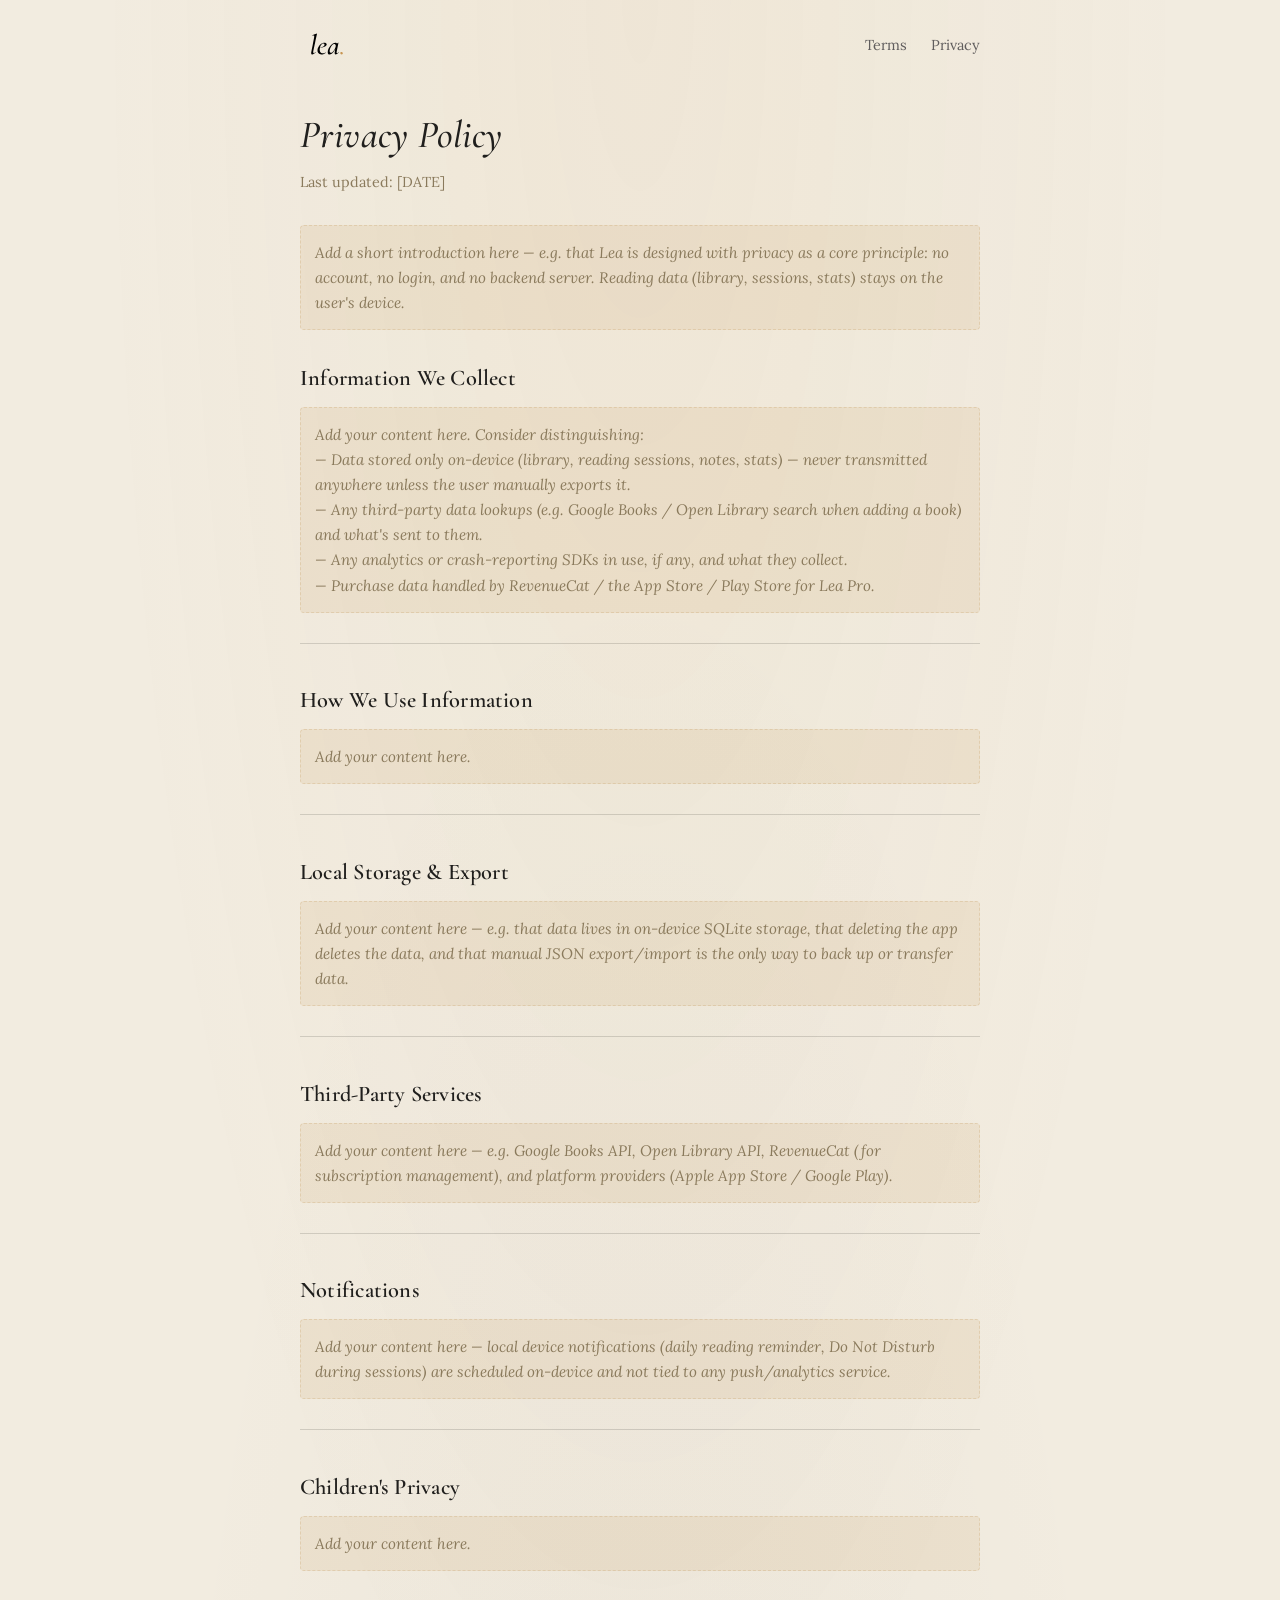
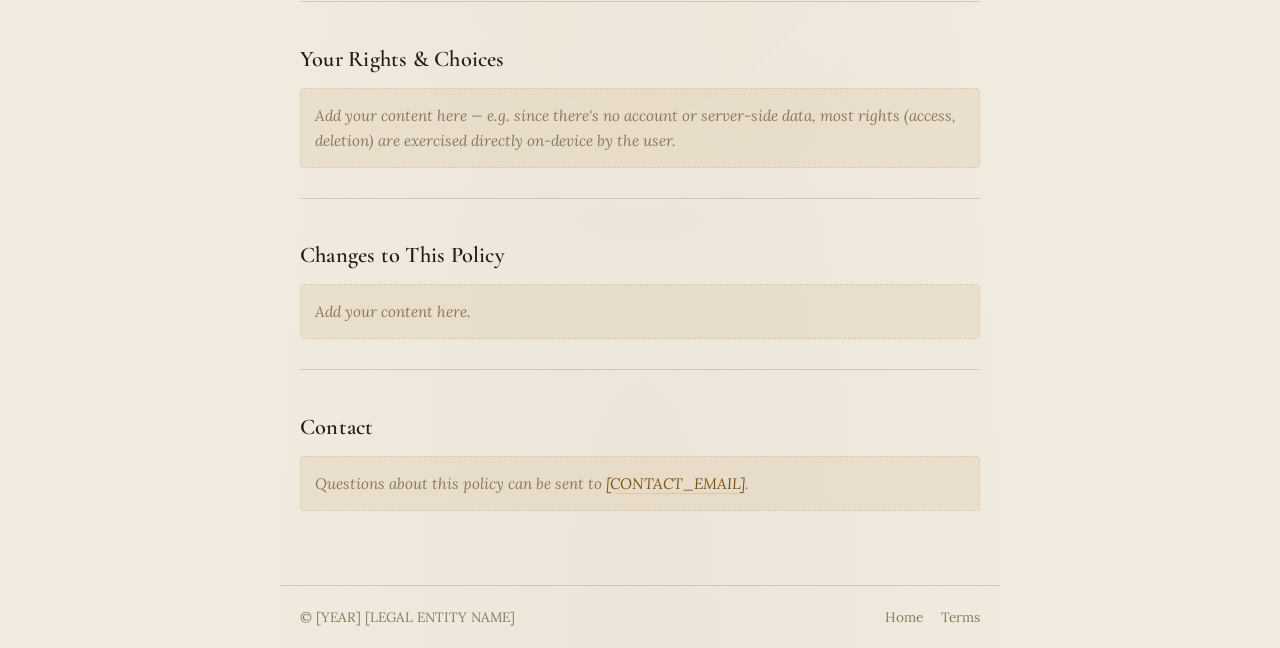
==== privacy.html @ 52a83ea8 "Initial site: coming-soon homepage, Terms & Privacy pages Static HTML/CSS site for Lea with the warm" ====
<!doctype html>
<html lang="en">
<head>
  <meta charset="utf-8" />
  <meta name="viewport" content="width=device-width, initial-scale=1" />
  <title>Privacy Policy — lea</title>
  <meta name="description" content="Privacy Policy for the Lea app." />
  <link rel="stylesheet" href="styles.css" />
</head>
<body>
  <header class="site-header">
    <a class="wordmark" href="index.html"><img class="logo-small" src="assets/lea-logo.svg" alt="Lea" width="613" height="320" /></a>
    <nav>
      <a href="terms.html">Terms</a>
      <a href="privacy.html">Privacy</a>
    </nav>
  </header>

  <main class="legal-page">
    <h1>Privacy Policy</h1>
    <p class="updated"><!-- PLACEHOLDER --> Last updated: [DATE]</p>

    <p class="intro">
      <span class="placeholder"><!-- PLACEHOLDER: intro -->
        Add a short introduction here — e.g. that Lea is designed with privacy as a core
        principle: no account, no login, and no backend server. Reading data (library,
        sessions, stats) stays on the user's device.
      </span>
    </p>

    <section>
      <h2>Information We Collect</h2>
      <p class="placeholder"><!-- PLACEHOLDER -->
        Add your content here. Consider distinguishing:
        <br />— Data stored only on-device (library, reading sessions, notes, stats) — never
        transmitted anywhere unless the user manually exports it.
        <br />— Any third-party data lookups (e.g. Google Books / Open Library search when
        adding a book) and what's sent to them.
        <br />— Any analytics or crash-reporting SDKs in use, if any, and what they collect.
        <br />— Purchase data handled by RevenueCat / the App Store / Play Store for Lea Pro.
      </p>
    </section>

    <section>
      <h2>How We Use Information</h2>
      <p class="placeholder"><!-- PLACEHOLDER --> Add your content here.</p>
    </section>

    <section>
      <h2>Local Storage &amp; Export</h2>
      <p class="placeholder"><!-- PLACEHOLDER -->
        Add your content here — e.g. that data lives in on-device SQLite storage, that
        deleting the app deletes the data, and that manual JSON export/import is the only
        way to back up or transfer data.
      </p>
    </section>

    <section>
      <h2>Third-Party Services</h2>
      <p class="placeholder"><!-- PLACEHOLDER -->
        Add your content here — e.g. Google Books API, Open Library API, RevenueCat (for
        subscription management), and platform providers (Apple App Store / Google Play).
      </p>
    </section>

    <section>
      <h2>Notifications</h2>
      <p class="placeholder"><!-- PLACEHOLDER -->
        Add your content here — local device notifications (daily reading reminder,
        Do Not Disturb during sessions) are scheduled on-device and not tied to any
        push/analytics service.
      </p>
    </section>

    <section>
      <h2>Children's Privacy</h2>
      <p class="placeholder"><!-- PLACEHOLDER --> Add your content here.</p>
    </section>

    <section>
      <h2>Your Rights &amp; Choices</h2>
      <p class="placeholder"><!-- PLACEHOLDER -->
        Add your content here — e.g. since there's no account or server-side data, most
        rights (access, deletion) are exercised directly on-device by the user.
      </p>
    </section>

    <section>
      <h2>Changes to This Policy</h2>
      <p class="placeholder"><!-- PLACEHOLDER --> Add your content here.</p>
    </section>

    <section>
      <h2>Contact</h2>
      <p class="placeholder"><!-- PLACEHOLDER -->
        Questions about this policy can be sent to
        <a href="mailto:[CONTACT_EMAIL]">[CONTACT_EMAIL]</a>.
      </p>
    </section>
  </main>

  <footer class="legal-footer">
    <span>&copy; <!-- PLACEHOLDER -->[YEAR] [LEGAL ENTITY NAME]</span>
    <span class="links">
      <a href="index.html">Home</a>
      <a href="terms.html">Terms</a>
    </span>
  </footer>
</body>
</html>
---- styles.css ----
/* Lea — shared styles */

@import url('https://fonts.googleapis.com/css2?family=Cormorant+Garamond:ital,wght@0,400;0,500;0,600;1,400;1,500&family=Lora:ital,wght@0,400;0,500;0,600;1,400&display=swap');

:root {
  --bg: #f2ece0;
  --bg-outer: #dcd5c6;
  --ink: #201f1d;
  --secondary: #605d5d;
  --mute: #8a7a5c;
  --gold: #b68235;
  --gold-text: #7d5411;
  --gold-tint-10: rgba(182, 130, 53, 0.1);
  --gold-tint-14: rgba(182, 130, 53, 0.14);
  --gold-tint-20: rgba(182, 130, 53, 0.2);
  --dark: #191510;
  --cream: #efe6d5;
  --ember: #e1ad66;
  --divider: rgba(32, 31, 29, 0.16);
  --danger: #c0392b;
  --danger-text: #8a3324;

  --radius-sm: 4px;
  --radius-card: 14px;
  --radius-pill: 9999px;

  --sp-1: 4px;
  --sp-2: 8px;
  --sp-3: 10px;
  --sp-4: 14px;
  --sp-5: 20px;
  --sp-6: 30px;
  --sp-7: 44px;
}

* {
  box-sizing: border-box;
}

html {
  background: var(--bg-outer);
}

body {
  margin: 0;
  background: var(--bg);
  background-image:
    radial-gradient(ellipse at top, rgba(182, 130, 53, 0.06), transparent 60%),
    radial-gradient(ellipse at bottom, rgba(32, 31, 29, 0.03), transparent 55%);
  color: var(--ink);
  font-family: 'Lora', Georgia, serif;
  font-size: 17px;
  line-height: 1.65;
  -webkit-font-smoothing: antialiased;
}

h1, h2, h3, .wordmark {
  font-family: 'Cormorant Garamond', Georgia, serif;
  font-weight: 600;
  color: var(--ink);
  letter-spacing: 0.01em;
}

a {
  color: var(--gold-text);
  text-decoration: none;
  border-bottom: 1px solid var(--gold-tint-20);
  transition: border-color 0.15s ease, color 0.15s ease;
}

a:hover {
  color: var(--gold);
  border-bottom-color: var(--gold);
}

.wordmark {
  display: inline-block;
  line-height: 0;
  border-bottom: none;
}

.wordmark:hover {
  border-bottom: none;
  opacity: 0.85;
}

.logo-small {
  display: block;
  height: 28px;
  width: auto;
}

/* Site header used on legal pages */
.site-header {
  display: flex;
  align-items: center;
  justify-content: space-between;
  max-width: 720px;
  margin: 0 auto;
  padding: var(--sp-6) var(--sp-5) var(--sp-5);
}

.site-header nav a {
  margin-left: var(--sp-5);
  font-family: 'Lora', Georgia, serif;
  font-size: 0.9rem;
  color: var(--secondary);
  border-bottom: 1px solid transparent;
}

.site-header nav a:hover {
  color: var(--gold-text);
  border-bottom-color: var(--gold-tint-20);
}

/* Coming soon page */
.hero {
  min-height: 100vh;
  display: flex;
  flex-direction: column;
  align-items: center;
  justify-content: center;
  text-align: center;
  padding: var(--sp-6);
}

.hero .logo-large {
  width: clamp(220px, 32vw, 340px);
  height: auto;
}

.hero .rule {
  width: 56px;
  height: 1px;
  background: var(--gold);
  border: none;
  margin: var(--sp-5) 0;
}

.hero .tagline {
  font-style: italic;
  color: var(--secondary);
  font-size: 1.15rem;
  margin: 0 0 var(--sp-2);
  max-width: 32ch;
}

.hero .status {
  color: var(--mute);
  font-size: 0.95rem;
  margin: var(--sp-2) 0 0;
  letter-spacing: 0.02em;
}

.hero-footer {
  position: absolute;
  bottom: var(--sp-6);
  left: 0;
  right: 0;
  text-align: center;
}

.hero-footer nav a {
  font-size: 0.85rem;
  color: var(--mute);
  margin: 0 var(--sp-3);
  border-bottom: 1px solid transparent;
}

.hero-footer nav a:hover {
  color: var(--gold-text);
  border-bottom-color: var(--gold-tint-20);
}

/* Legal pages */
.legal-page {
  max-width: 720px;
  margin: 0 auto;
  padding: 0 var(--sp-5) var(--sp-7);
}

.legal-page h1 {
  font-size: 2.4rem;
  font-style: italic;
  font-weight: 500;
  margin-bottom: var(--sp-1);
}

.legal-page .updated {
  color: var(--mute);
  font-size: 0.9rem;
  margin-top: 0;
  margin-bottom: var(--sp-6);
}

.legal-page .intro {
  color: var(--secondary);
  margin-bottom: var(--sp-6);
}

.legal-page section {
  margin-bottom: var(--sp-6);
  padding-top: var(--sp-5);
  border-top: 1px solid var(--divider);
}

.legal-page section:first-of-type {
  border-top: none;
  padding-top: 0;
}

.legal-page h2 {
  font-size: 1.4rem;
  font-weight: 600;
  margin-bottom: var(--sp-3);
}

.legal-page p {
  margin: 0 0 var(--sp-3);
}

.placeholder {
  display: block;
  font-family: 'Lora', Georgia, serif;
  font-style: italic;
  color: var(--mute);
  background: var(--gold-tint-10);
  border: 1px dashed var(--gold-tint-20);
  border-radius: var(--radius-sm);
  padding: var(--sp-4);
  font-size: 0.95rem;
}

.legal-footer {
  max-width: 720px;
  margin: 0 auto;
  padding: var(--sp-5);
  border-top: 1px solid var(--divider);
  color: var(--mute);
  font-size: 0.85rem;
  display: flex;
  justify-content: space-between;
  flex-wrap: wrap;
  gap: var(--sp-3);
}

.legal-footer a {
  color: var(--mute);
  border-bottom: 1px solid transparent;
}

.legal-footer a:hover {
  color: var(--gold-text);
  border-bottom-color: var(--gold-tint-20);
}

.legal-footer .links a {
  margin-left: var(--sp-4);
}

@media (max-width: 480px) {
  .legal-footer {
    flex-direction: column;
    text-align: center;
  }
  .legal-footer .links a:first-child {
    margin-left: 0;
  }
}
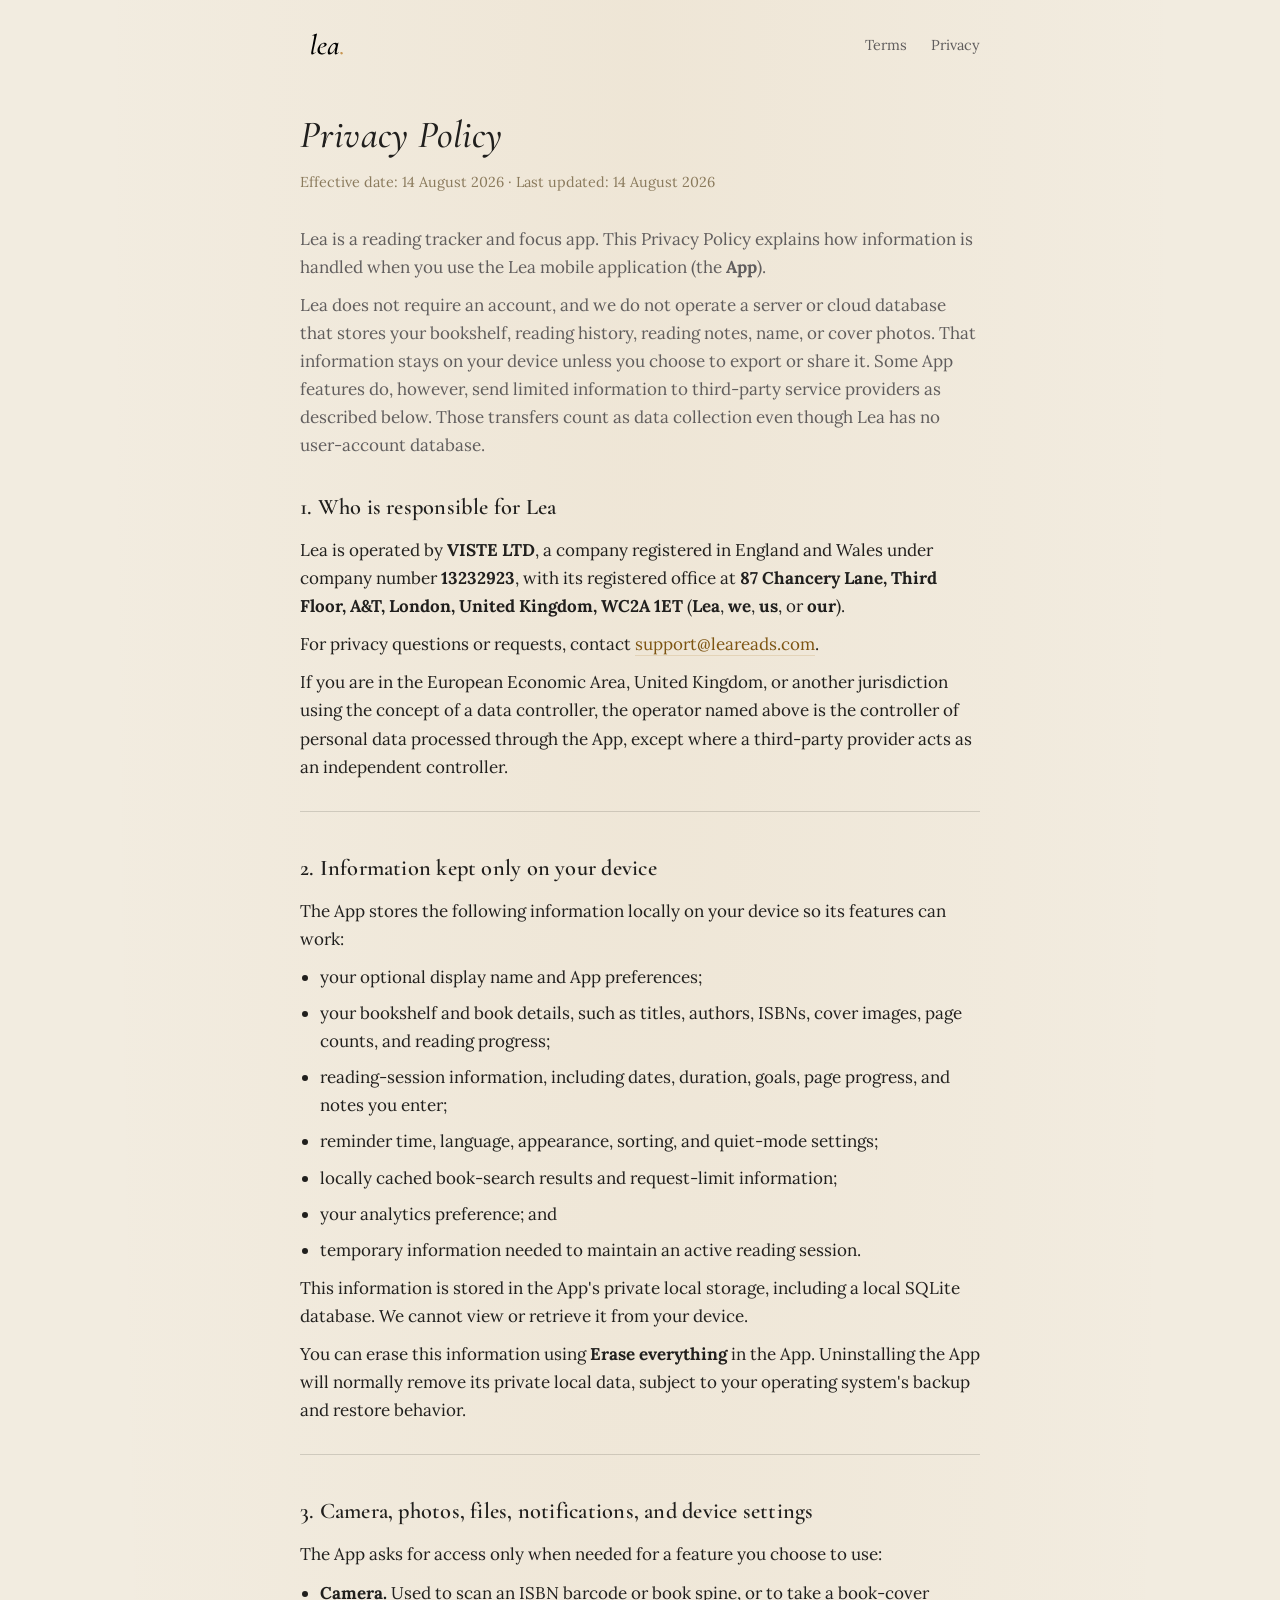
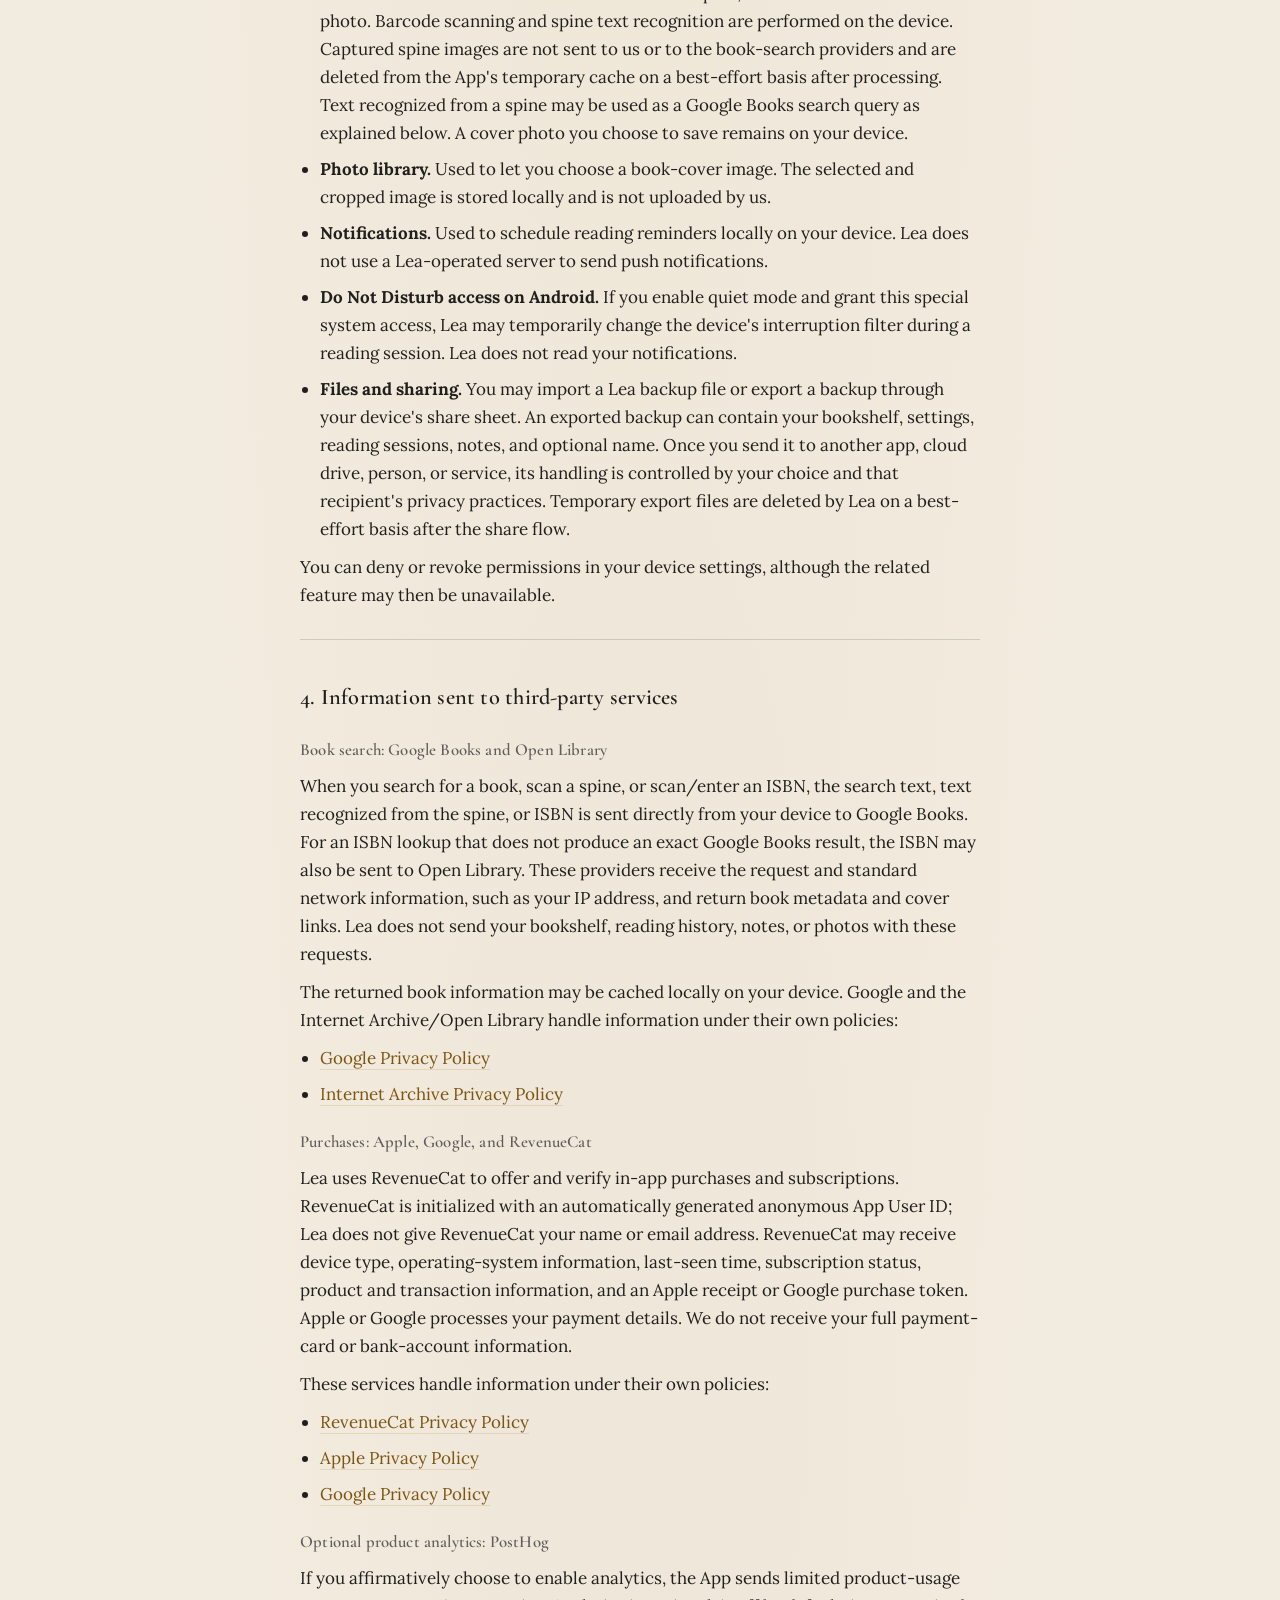
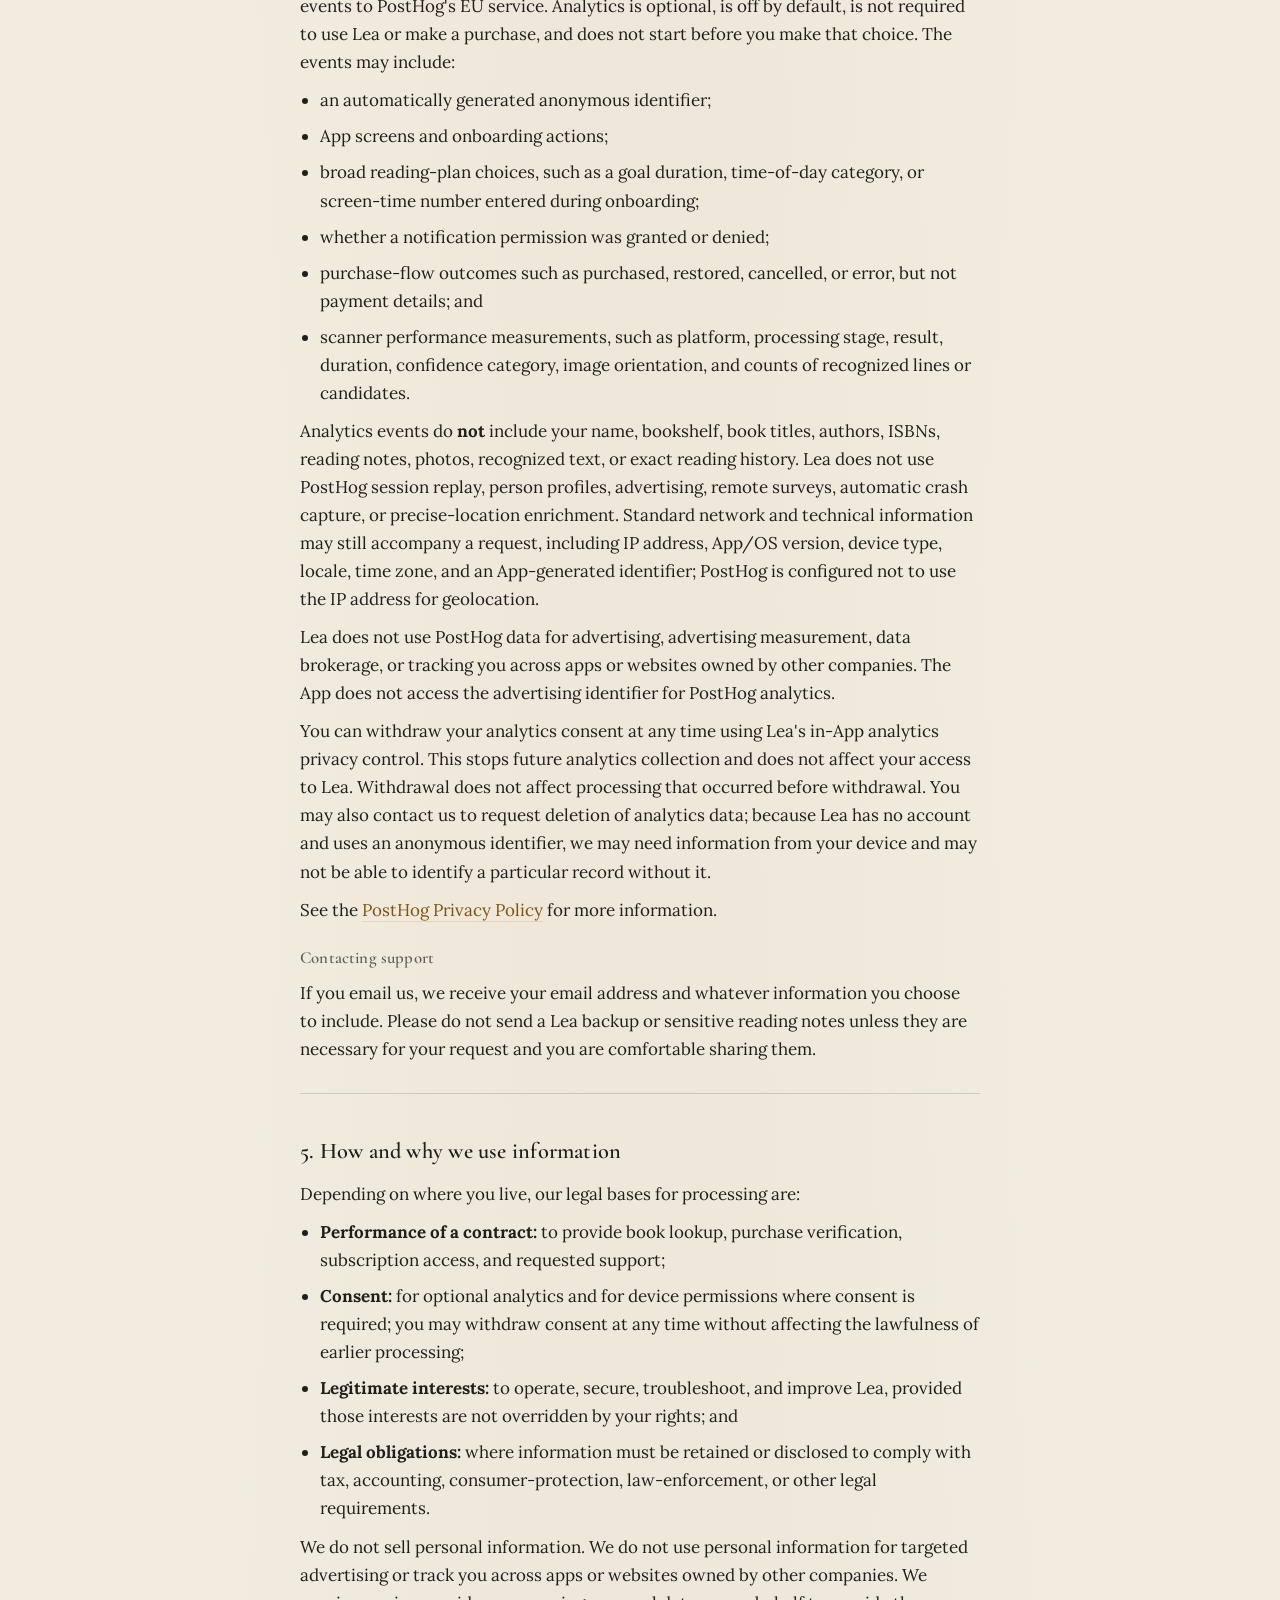
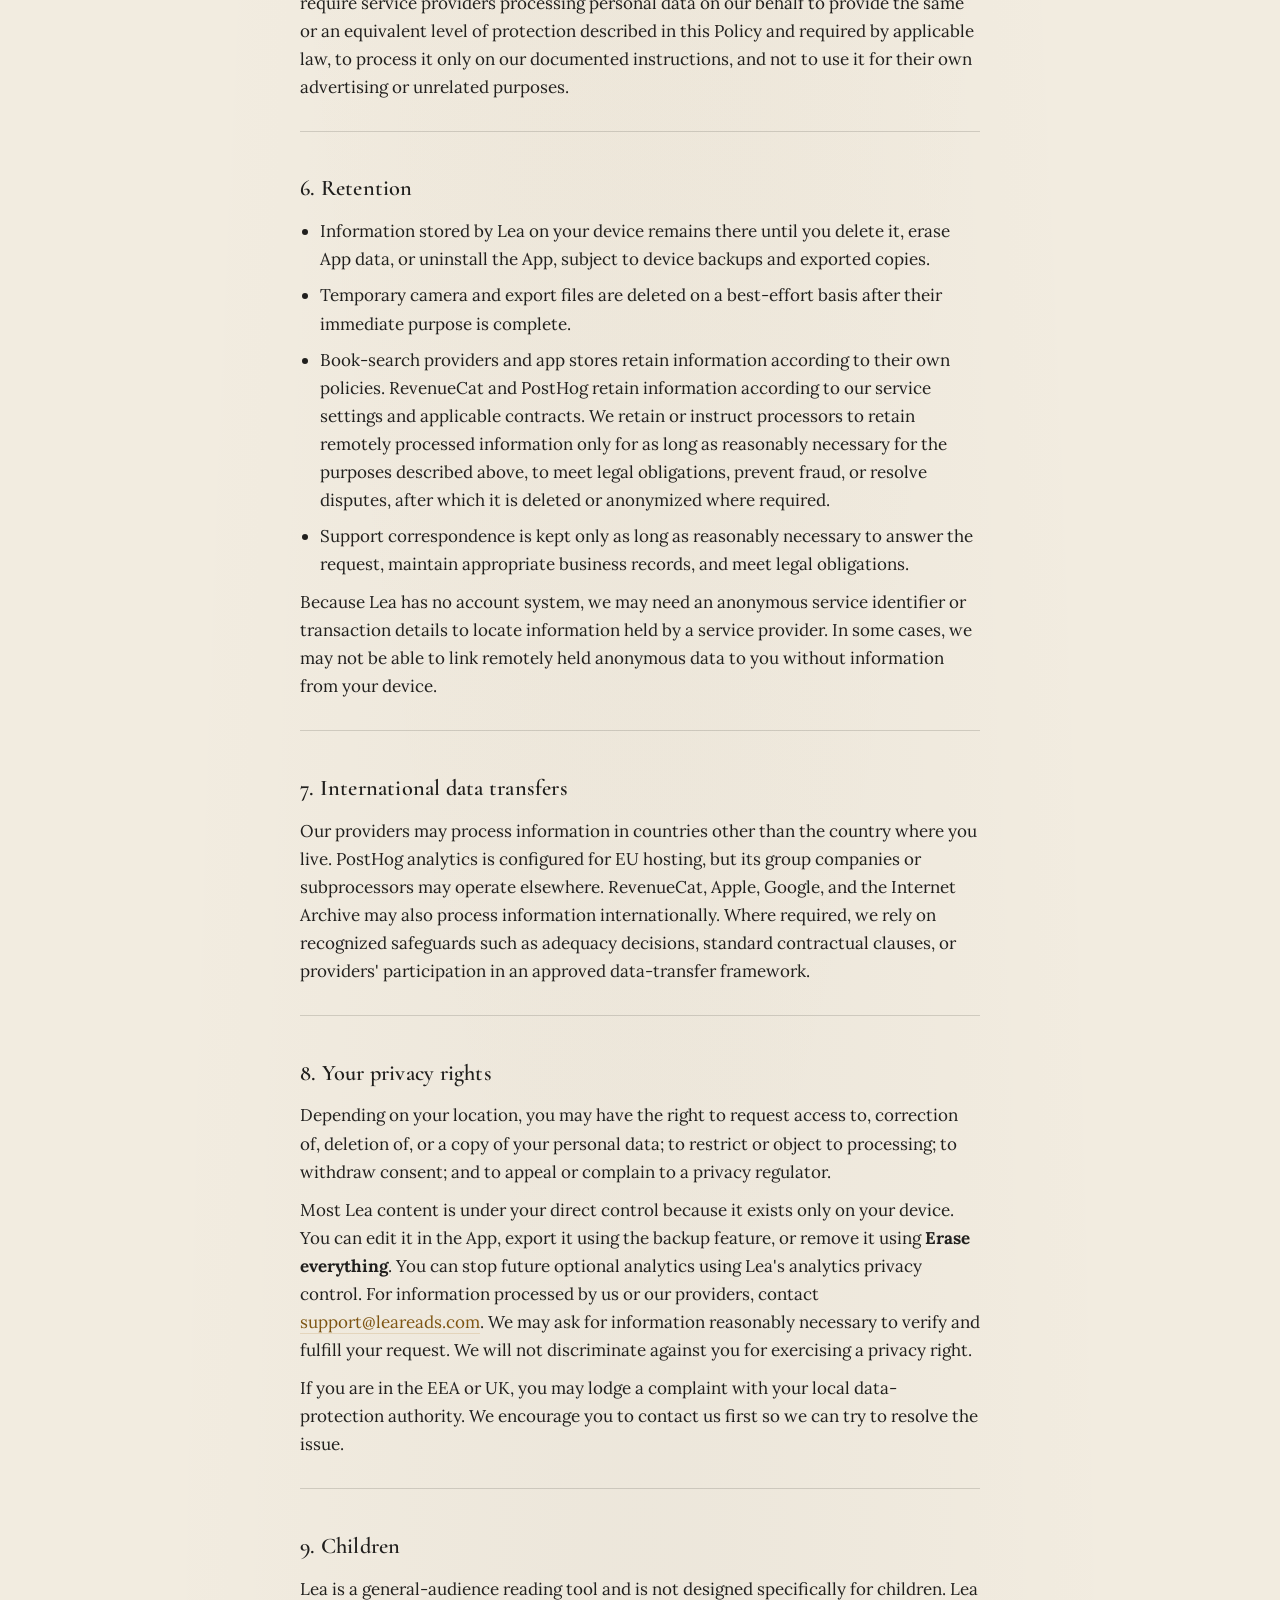
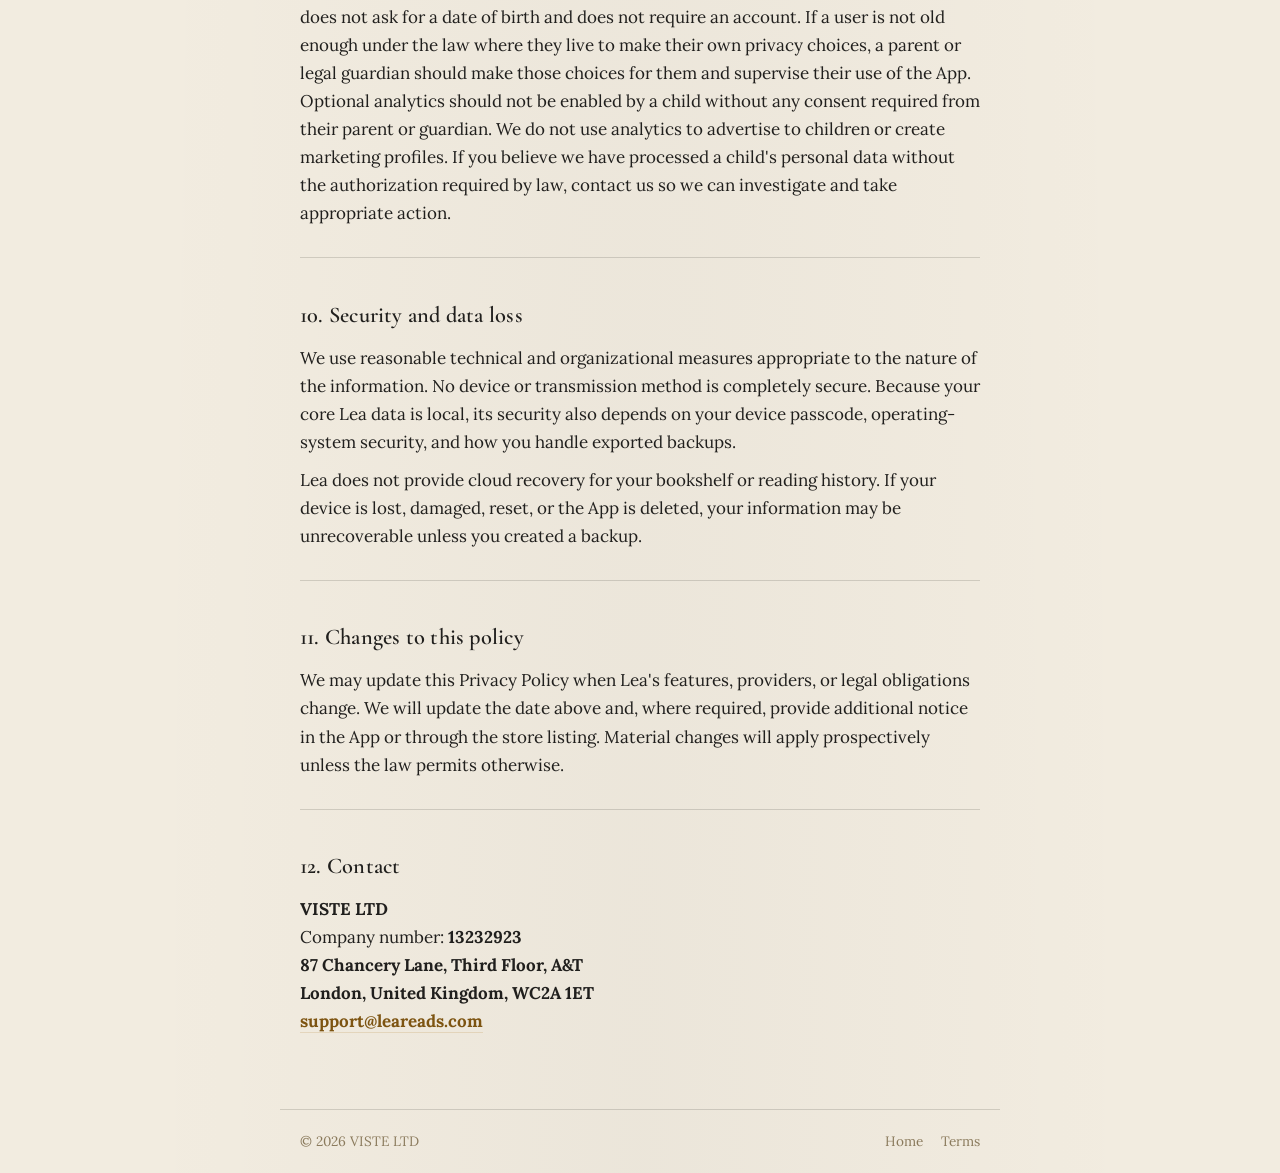
==== commit 446b0434: "Replace placeholder legal copy with final Terms & Privacy Policy Adds the actual Terms and Condition" ====
--- a/privacy.html
+++ b/privacy.html
@@ -18,89 +18,149 @@
 
   <main class="legal-page">
     <h1>Privacy Policy</h1>
-    <p class="updated"><!-- PLACEHOLDER --> Last updated: [DATE]</p>
+    <p class="updated">Effective date: 14 August 2026 · Last updated: 14 August 2026</p>
 
-    <p class="intro">
-      <span class="placeholder"><!-- PLACEHOLDER: intro -->
-        Add a short introduction here — e.g. that Lea is designed with privacy as a core
-        principle: no account, no login, and no backend server. Reading data (library,
-        sessions, stats) stays on the user's device.
-      </span>
-    </p>
+    <div class="intro">
+      <p>Lea is a reading tracker and focus app. This Privacy Policy explains how information is handled when you use the Lea mobile application (the <strong>App</strong>).</p>
+      <p>Lea does not require an account, and we do not operate a server or cloud database that stores your bookshelf, reading history, reading notes, name, or cover photos. That information stays on your device unless you choose to export or share it. Some App features do, however, send limited information to third-party service providers as described below. Those transfers count as data collection even though Lea has no user-account database.</p>
+    </div>
 
     <section>
-      <h2>Information We Collect</h2>
-      <p class="placeholder"><!-- PLACEHOLDER -->
-        Add your content here. Consider distinguishing:
-        <br />— Data stored only on-device (library, reading sessions, notes, stats) — never
-        transmitted anywhere unless the user manually exports it.
-        <br />— Any third-party data lookups (e.g. Google Books / Open Library search when
-        adding a book) and what's sent to them.
-        <br />— Any analytics or crash-reporting SDKs in use, if any, and what they collect.
-        <br />— Purchase data handled by RevenueCat / the App Store / Play Store for Lea Pro.
-      </p>
+      <h2>1. Who is responsible for Lea</h2>
+      <p>Lea is operated by <strong>VISTE LTD</strong>, a company registered in England and Wales under company number <strong>13232923</strong>, with its registered office at <strong>87 Chancery Lane, Third Floor, A&amp;T, London, United Kingdom, WC2A 1ET</strong> (<strong>Lea</strong>, <strong>we</strong>, <strong>us</strong>, or <strong>our</strong>).</p>
+      <p>For privacy questions or requests, contact <a href="mailto:support@leareads.com">support@leareads.com</a>.</p>
+      <p>If you are in the European Economic Area, United Kingdom, or another jurisdiction using the concept of a data controller, the operator named above is the controller of personal data processed through the App, except where a third-party provider acts as an independent controller.</p>
     </section>
 
     <section>
-      <h2>How We Use Information</h2>
-      <p class="placeholder"><!-- PLACEHOLDER --> Add your content here.</p>
+      <h2>2. Information kept only on your device</h2>
+      <p>The App stores the following information locally on your device so its features can work:</p>
+      <ul>
+        <li>your optional display name and App preferences;</li>
+        <li>your bookshelf and book details, such as titles, authors, ISBNs, cover images, page counts, and reading progress;</li>
+        <li>reading-session information, including dates, duration, goals, page progress, and notes you enter;</li>
+        <li>reminder time, language, appearance, sorting, and quiet-mode settings;</li>
+        <li>locally cached book-search results and request-limit information;</li>
+        <li>your analytics preference; and</li>
+        <li>temporary information needed to maintain an active reading session.</li>
+      </ul>
+      <p>This information is stored in the App's private local storage, including a local SQLite database. We cannot view or retrieve it from your device.</p>
+      <p>You can erase this information using <strong>Erase everything</strong> in the App. Uninstalling the App will normally remove its private local data, subject to your operating system's backup and restore behavior.</p>
     </section>
 
     <section>
-      <h2>Local Storage &amp; Export</h2>
-      <p class="placeholder"><!-- PLACEHOLDER -->
-        Add your content here — e.g. that data lives in on-device SQLite storage, that
-        deleting the app deletes the data, and that manual JSON export/import is the only
-        way to back up or transfer data.
-      </p>
+      <h2>3. Camera, photos, files, notifications, and device settings</h2>
+      <p>The App asks for access only when needed for a feature you choose to use:</p>
+      <ul>
+        <li><strong>Camera.</strong> Used to scan an ISBN barcode or book spine, or to take a book-cover photo. Barcode scanning and spine text recognition are performed on the device. Captured spine images are not sent to us or to the book-search providers and are deleted from the App's temporary cache on a best-effort basis after processing. Text recognized from a spine may be used as a Google Books search query as explained below. A cover photo you choose to save remains on your device.</li>
+        <li><strong>Photo library.</strong> Used to let you choose a book-cover image. The selected and cropped image is stored locally and is not uploaded by us.</li>
+        <li><strong>Notifications.</strong> Used to schedule reading reminders locally on your device. Lea does not use a Lea-operated server to send push notifications.</li>
+        <li><strong>Do Not Disturb access on Android.</strong> If you enable quiet mode and grant this special system access, Lea may temporarily change the device's interruption filter during a reading session. Lea does not read your notifications.</li>
+        <li><strong>Files and sharing.</strong> You may import a Lea backup file or export a backup through your device's share sheet. An exported backup can contain your bookshelf, settings, reading sessions, notes, and optional name. Once you send it to another app, cloud drive, person, or service, its handling is controlled by your choice and that recipient's privacy practices. Temporary export files are deleted by Lea on a best-effort basis after the share flow.</li>
+      </ul>
+      <p>You can deny or revoke permissions in your device settings, although the related feature may then be unavailable.</p>
     </section>
 
     <section>
-      <h2>Third-Party Services</h2>
-      <p class="placeholder"><!-- PLACEHOLDER -->
-        Add your content here — e.g. Google Books API, Open Library API, RevenueCat (for
-        subscription management), and platform providers (Apple App Store / Google Play).
-      </p>
+      <h2>4. Information sent to third-party services</h2>
+      <h3>Book search: Google Books and Open Library</h3>
+      <p>When you search for a book, scan a spine, or scan/enter an ISBN, the search text, text recognized from the spine, or ISBN is sent directly from your device to Google Books. For an ISBN lookup that does not produce an exact Google Books result, the ISBN may also be sent to Open Library. These providers receive the request and standard network information, such as your IP address, and return book metadata and cover links. Lea does not send your bookshelf, reading history, notes, or photos with these requests.</p>
+      <p>The returned book information may be cached locally on your device. Google and the Internet Archive/Open Library handle information under their own policies:</p>
+      <ul>
+        <li><a href="https://policies.google.com/privacy">Google Privacy Policy</a></li>
+        <li><a href="https://archive.org/about/terms.php#privacy">Internet Archive Privacy Policy</a></li>
+      </ul>
+      <h3>Purchases: Apple, Google, and RevenueCat</h3>
+      <p>Lea uses RevenueCat to offer and verify in-app purchases and subscriptions. RevenueCat is initialized with an automatically generated anonymous App User ID; Lea does not give RevenueCat your name or email address. RevenueCat may receive device type, operating-system information, last-seen time, subscription status, product and transaction information, and an Apple receipt or Google purchase token. Apple or Google processes your payment details. We do not receive your full payment-card or bank-account information.</p>
+      <p>These services handle information under their own policies:</p>
+      <ul>
+        <li><a href="https://www.revenuecat.com/privacy/">RevenueCat Privacy Policy</a></li>
+        <li><a href="https://www.apple.com/legal/privacy/">Apple Privacy Policy</a></li>
+        <li><a href="https://policies.google.com/privacy">Google Privacy Policy</a></li>
+      </ul>
+      <h3>Optional product analytics: PostHog</h3>
+      <p>If you affirmatively choose to enable analytics, the App sends limited product-usage events to PostHog's EU service. Analytics is optional, is off by default, is not required to use Lea or make a purchase, and does not start before you make that choice. The events may include:</p>
+      <ul>
+        <li>an automatically generated anonymous identifier;</li>
+        <li>App screens and onboarding actions;</li>
+        <li>broad reading-plan choices, such as a goal duration, time-of-day category, or screen-time number entered during onboarding;</li>
+        <li>whether a notification permission was granted or denied;</li>
+        <li>purchase-flow outcomes such as purchased, restored, cancelled, or error, but not payment details; and</li>
+        <li>scanner performance measurements, such as platform, processing stage, result, duration, confidence category, image orientation, and counts of recognized lines or candidates.</li>
+      </ul>
+      <p>Analytics events do <strong>not</strong> include your name, bookshelf, book titles, authors, ISBNs, reading notes, photos, recognized text, or exact reading history. Lea does not use PostHog session replay, person profiles, advertising, remote surveys, automatic crash capture, or precise-location enrichment. Standard network and technical information may still accompany a request, including IP address, App/OS version, device type, locale, time zone, and an App-generated identifier; PostHog is configured not to use the IP address for geolocation.</p>
+      <p>Lea does not use PostHog data for advertising, advertising measurement, data brokerage, or tracking you across apps or websites owned by other companies. The App does not access the advertising identifier for PostHog analytics.</p>
+      <p>You can withdraw your analytics consent at any time using Lea's in-App analytics privacy control. This stops future analytics collection and does not affect your access to Lea. Withdrawal does not affect processing that occurred before withdrawal. You may also contact us to request deletion of analytics data; because Lea has no account and uses an anonymous identifier, we may need information from your device and may not be able to identify a particular record without it.</p>
+      <p>See the <a href="https://posthog.com/privacy">PostHog Privacy Policy</a> for more information.</p>
+      <h3>Contacting support</h3>
+      <p>If you email us, we receive your email address and whatever information you choose to include. Please do not send a Lea backup or sensitive reading notes unless they are necessary for your request and you are comfortable sharing them.</p>
     </section>
 
     <section>
-      <h2>Notifications</h2>
-      <p class="placeholder"><!-- PLACEHOLDER -->
-        Add your content here — local device notifications (daily reading reminder,
-        Do Not Disturb during sessions) are scheduled on-device and not tied to any
-        push/analytics service.
-      </p>
+      <h2>5. How and why we use information</h2>
+      <p>Depending on where you live, our legal bases for processing are:</p>
+      <ul>
+        <li><strong>Performance of a contract:</strong> to provide book lookup, purchase verification, subscription access, and requested support;</li>
+        <li><strong>Consent:</strong> for optional analytics and for device permissions where consent is required; you may withdraw consent at any time without affecting the lawfulness of earlier processing;</li>
+        <li><strong>Legitimate interests:</strong> to operate, secure, troubleshoot, and improve Lea, provided those interests are not overridden by your rights; and</li>
+        <li><strong>Legal obligations:</strong> where information must be retained or disclosed to comply with tax, accounting, consumer-protection, law-enforcement, or other legal requirements.</li>
+      </ul>
+      <p>We do not sell personal information. We do not use personal information for targeted advertising or track you across apps or websites owned by other companies. We require service providers processing personal data on our behalf to provide the same or an equivalent level of protection described in this Policy and required by applicable law, to process it only on our documented instructions, and not to use it for their own advertising or unrelated purposes.</p>
     </section>
 
     <section>
-      <h2>Children's Privacy</h2>
-      <p class="placeholder"><!-- PLACEHOLDER --> Add your content here.</p>
+      <h2>6. Retention</h2>
+      <ul>
+        <li>Information stored by Lea on your device remains there until you delete it, erase App data, or uninstall the App, subject to device backups and exported copies.</li>
+        <li>Temporary camera and export files are deleted on a best-effort basis after their immediate purpose is complete.</li>
+        <li>Book-search providers and app stores retain information according to their own policies. RevenueCat and PostHog retain information according to our service settings and applicable contracts. We retain or instruct processors to retain remotely processed information only for as long as reasonably necessary for the purposes described above, to meet legal obligations, prevent fraud, or resolve disputes, after which it is deleted or anonymized where required.</li>
+        <li>Support correspondence is kept only as long as reasonably necessary to answer the request, maintain appropriate business records, and meet legal obligations.</li>
+      </ul>
+      <p>Because Lea has no account system, we may need an anonymous service identifier or transaction details to locate information held by a service provider. In some cases, we may not be able to link remotely held anonymous data to you without information from your device.</p>
     </section>
 
     <section>
-      <h2>Your Rights &amp; Choices</h2>
-      <p class="placeholder"><!-- PLACEHOLDER -->
-        Add your content here — e.g. since there's no account or server-side data, most
-        rights (access, deletion) are exercised directly on-device by the user.
-      </p>
+      <h2>7. International data transfers</h2>
+      <p>Our providers may process information in countries other than the country where you live. PostHog analytics is configured for EU hosting, but its group companies or subprocessors may operate elsewhere. RevenueCat, Apple, Google, and the Internet Archive may also process information internationally. Where required, we rely on recognized safeguards such as adequacy decisions, standard contractual clauses, or providers' participation in an approved data-transfer framework.</p>
     </section>
 
     <section>
-      <h2>Changes to This Policy</h2>
-      <p class="placeholder"><!-- PLACEHOLDER --> Add your content here.</p>
+      <h2>8. Your privacy rights</h2>
+      <p>Depending on your location, you may have the right to request access to, correction of, deletion of, or a copy of your personal data; to restrict or object to processing; to withdraw consent; and to appeal or complain to a privacy regulator.</p>
+      <p>Most Lea content is under your direct control because it exists only on your device. You can edit it in the App, export it using the backup feature, or remove it using <strong>Erase everything</strong>. You can stop future optional analytics using Lea's analytics privacy control. For information processed by us or our providers, contact <a href="mailto:support@leareads.com">support@leareads.com</a>. We may ask for information reasonably necessary to verify and fulfill your request. We will not discriminate against you for exercising a privacy right.</p>
+      <p>If you are in the EEA or UK, you may lodge a complaint with your local data-protection authority. We encourage you to contact us first so we can try to resolve the issue.</p>
     </section>
 
     <section>
-      <h2>Contact</h2>
-      <p class="placeholder"><!-- PLACEHOLDER -->
-        Questions about this policy can be sent to
-        <a href="mailto:[CONTACT_EMAIL]">[CONTACT_EMAIL]</a>.
+      <h2>9. Children</h2>
+      <p>Lea is a general-audience reading tool and is not designed specifically for children. Lea does not ask for a date of birth and does not require an account. If a user is not old enough under the law where they live to make their own privacy choices, a parent or legal guardian should make those choices for them and supervise their use of the App. Optional analytics should not be enabled by a child without any consent required from their parent or guardian. We do not use analytics to advertise to children or create marketing profiles. If you believe we have processed a child's personal data without the authorization required by law, contact us so we can investigate and take appropriate action.</p>
+    </section>
+
+    <section>
+      <h2>10. Security and data loss</h2>
+      <p>We use reasonable technical and organizational measures appropriate to the nature of the information. No device or transmission method is completely secure. Because your core Lea data is local, its security also depends on your device passcode, operating-system security, and how you handle exported backups.</p>
+      <p>Lea does not provide cloud recovery for your bookshelf or reading history. If your device is lost, damaged, reset, or the App is deleted, your information may be unrecoverable unless you created a backup.</p>
+    </section>
+
+    <section>
+      <h2>11. Changes to this policy</h2>
+      <p>We may update this Privacy Policy when Lea's features, providers, or legal obligations change. We will update the date above and, where required, provide additional notice in the App or through the store listing. Material changes will apply prospectively unless the law permits otherwise.</p>
+    </section>
+
+    <section>
+      <h2>12. Contact</h2>
+      <p>
+        <strong>VISTE LTD</strong><br />
+        Company number: <strong>13232923</strong><br />
+        <strong>87 Chancery Lane, Third Floor, A&amp;T</strong><br />
+        <strong>London, United Kingdom, WC2A 1ET</strong><br />
+        <strong><a href="mailto:support@leareads.com">support@leareads.com</a></strong>
       </p>
     </section>
   </main>
 
   <footer class="legal-footer">
-    <span>&copy; <!-- PLACEHOLDER -->[YEAR] [LEGAL ENTITY NAME]</span>
+    <span>&copy; 2026 VISTE LTD</span>
     <span class="links">
       <a href="index.html">Home</a>
       <a href="terms.html">Terms</a>
--- a/styles.css
+++ b/styles.css
@@ -215,20 +215,28 @@
   margin-bottom: var(--sp-3);
 }
 
+.legal-page h3 {
+  font-size: 1.05rem;
+  font-weight: 600;
+  color: var(--secondary);
+  margin: var(--sp-5) 0 var(--sp-2);
+}
+
 .legal-page p {
   margin: 0 0 var(--sp-3);
 }
 
-.placeholder {
-  display: block;
-  font-family: 'Lora', Georgia, serif;
-  font-style: italic;
-  color: var(--mute);
-  background: var(--gold-tint-10);
-  border: 1px dashed var(--gold-tint-20);
-  border-radius: var(--radius-sm);
-  padding: var(--sp-4);
-  font-size: 0.95rem;
+.legal-page ul {
+  margin: 0 0 var(--sp-3);
+  padding-left: 1.2em;
+}
+
+.legal-page li {
+  margin-bottom: var(--sp-2);
+}
+
+.legal-page a {
+  word-break: break-word;
 }
 
 .legal-footer {
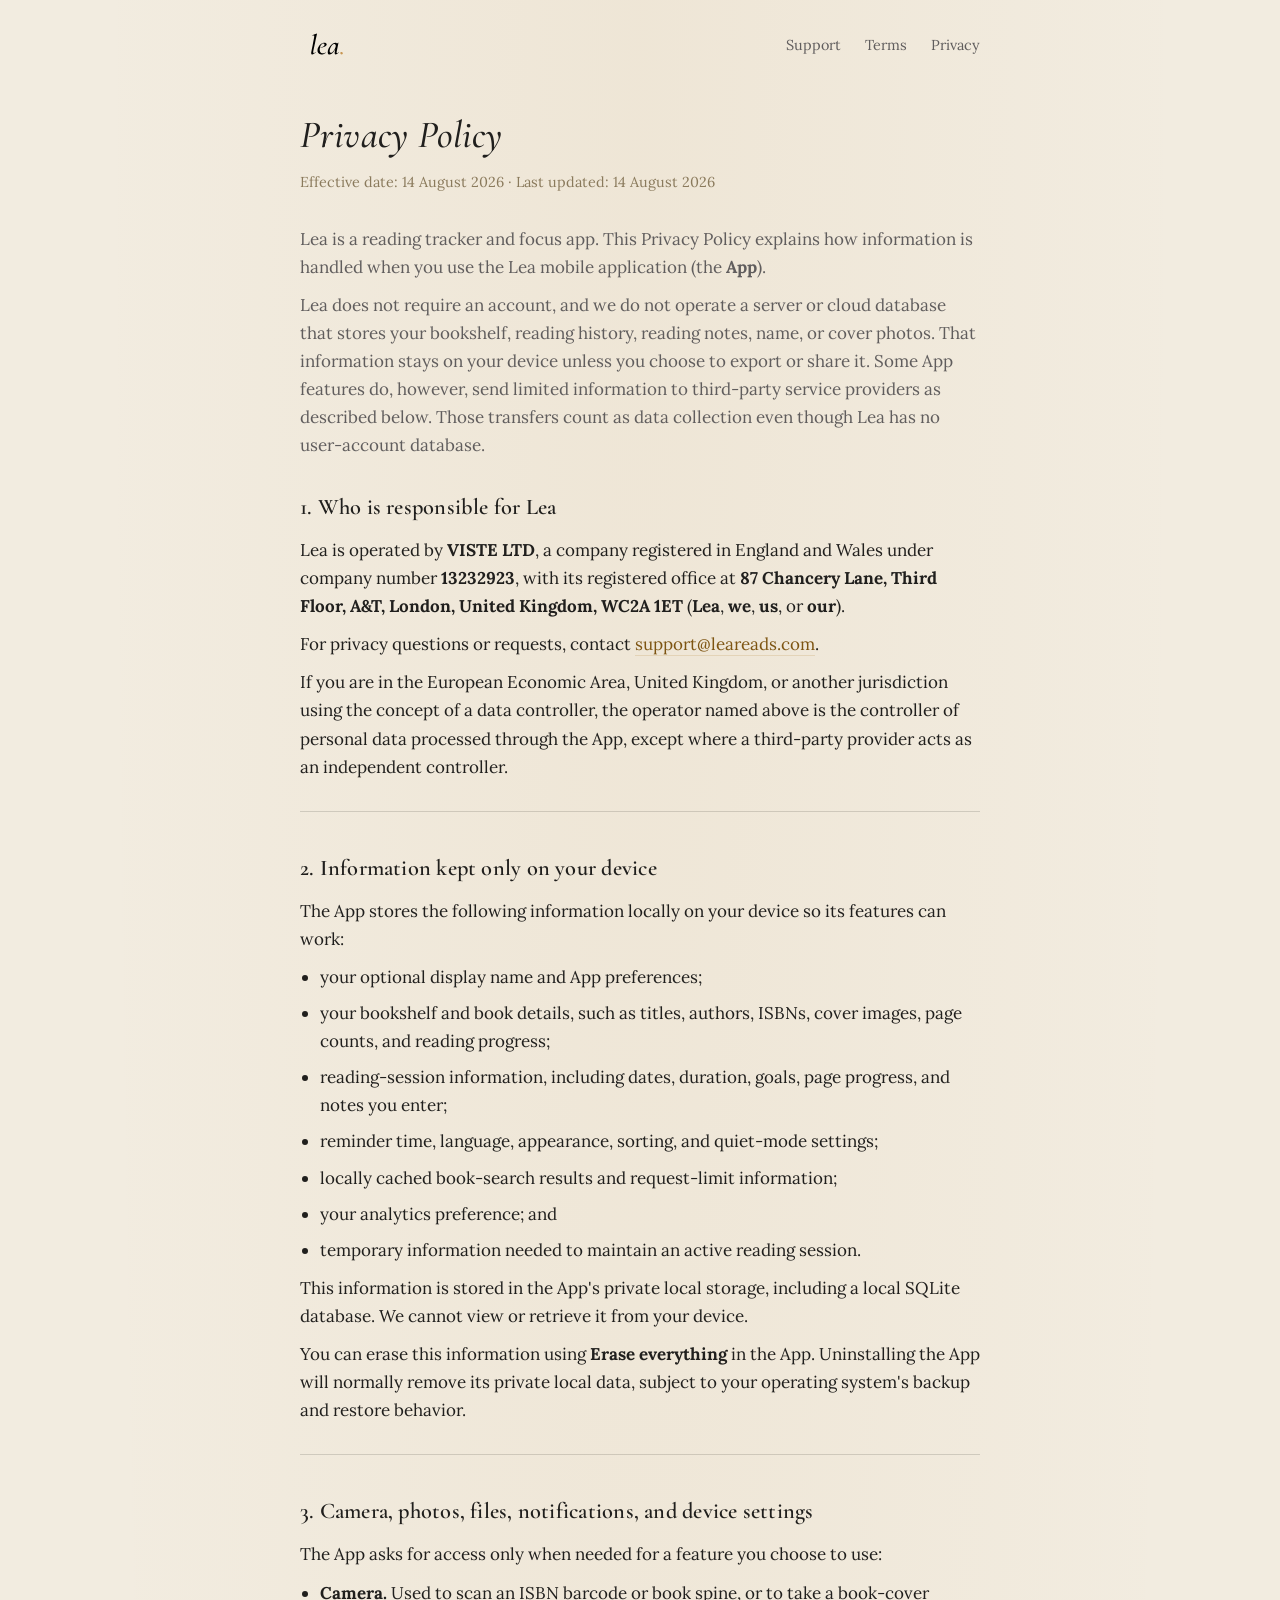
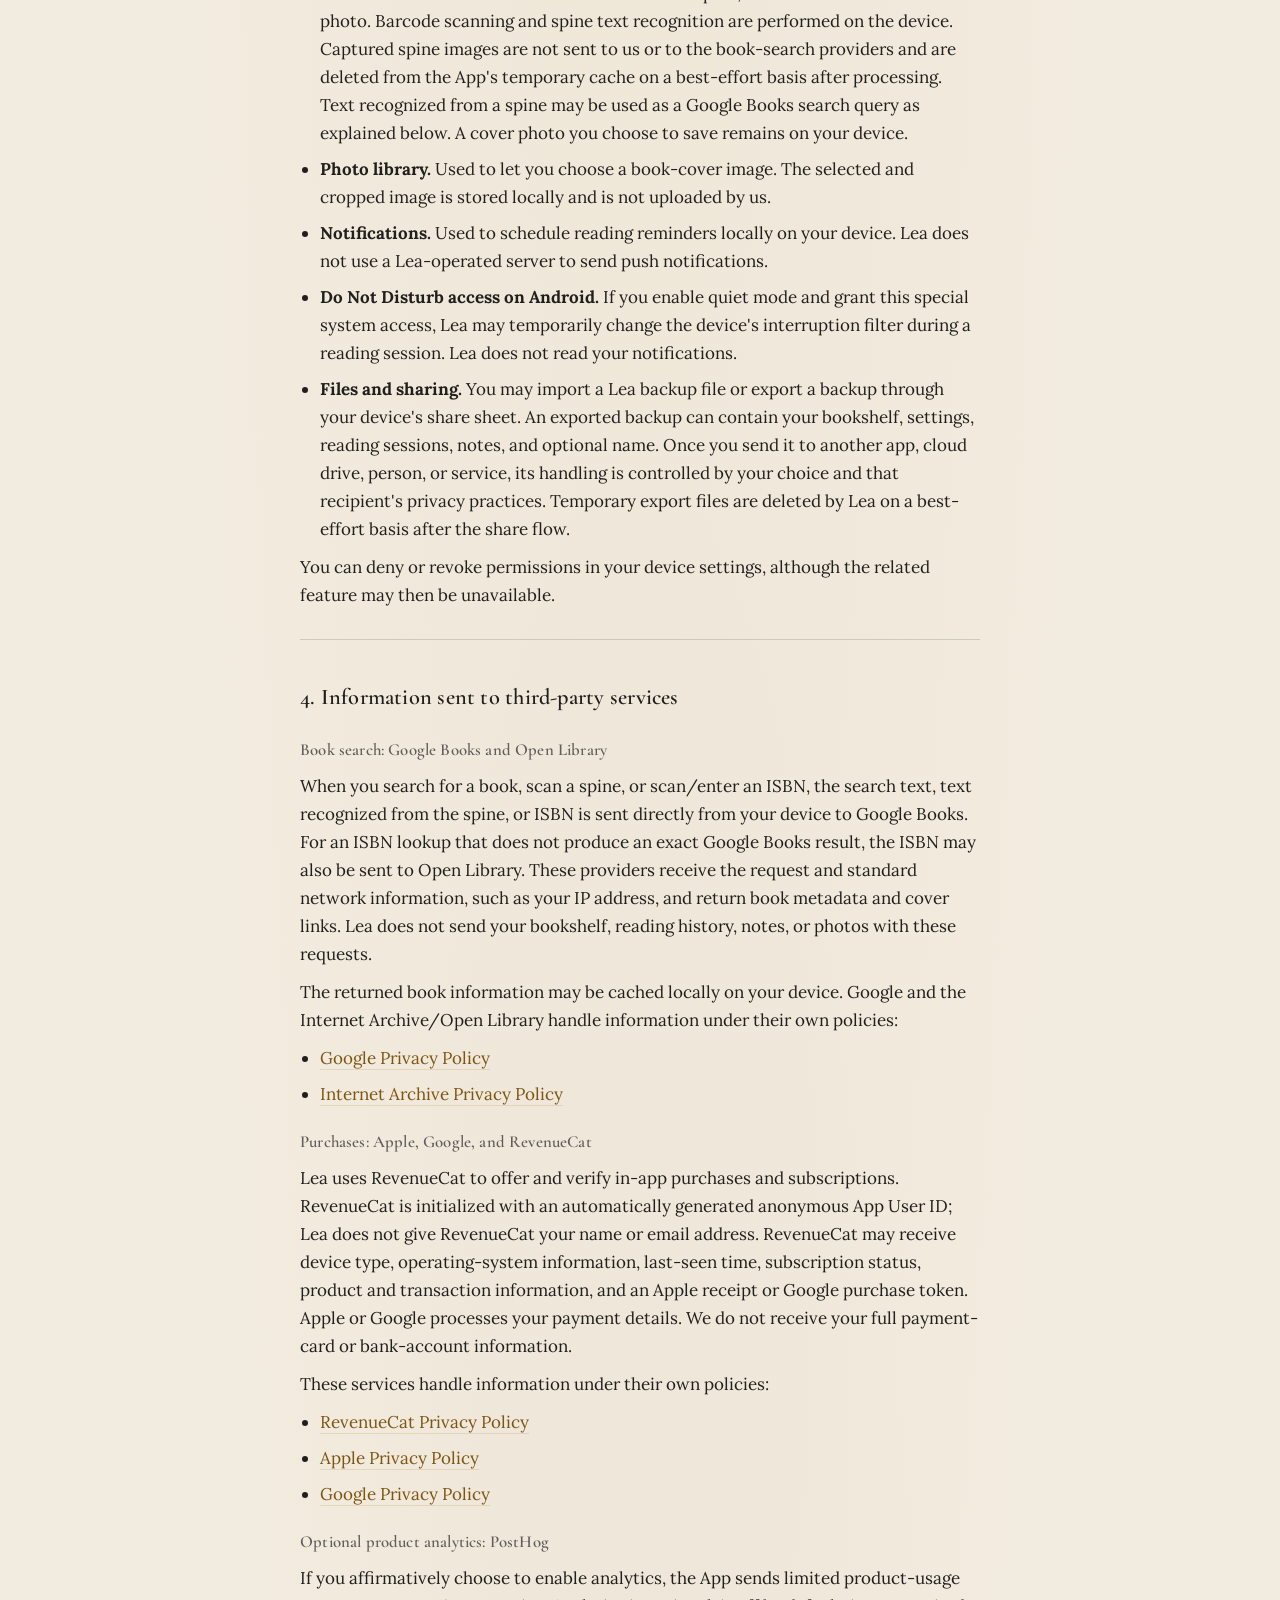
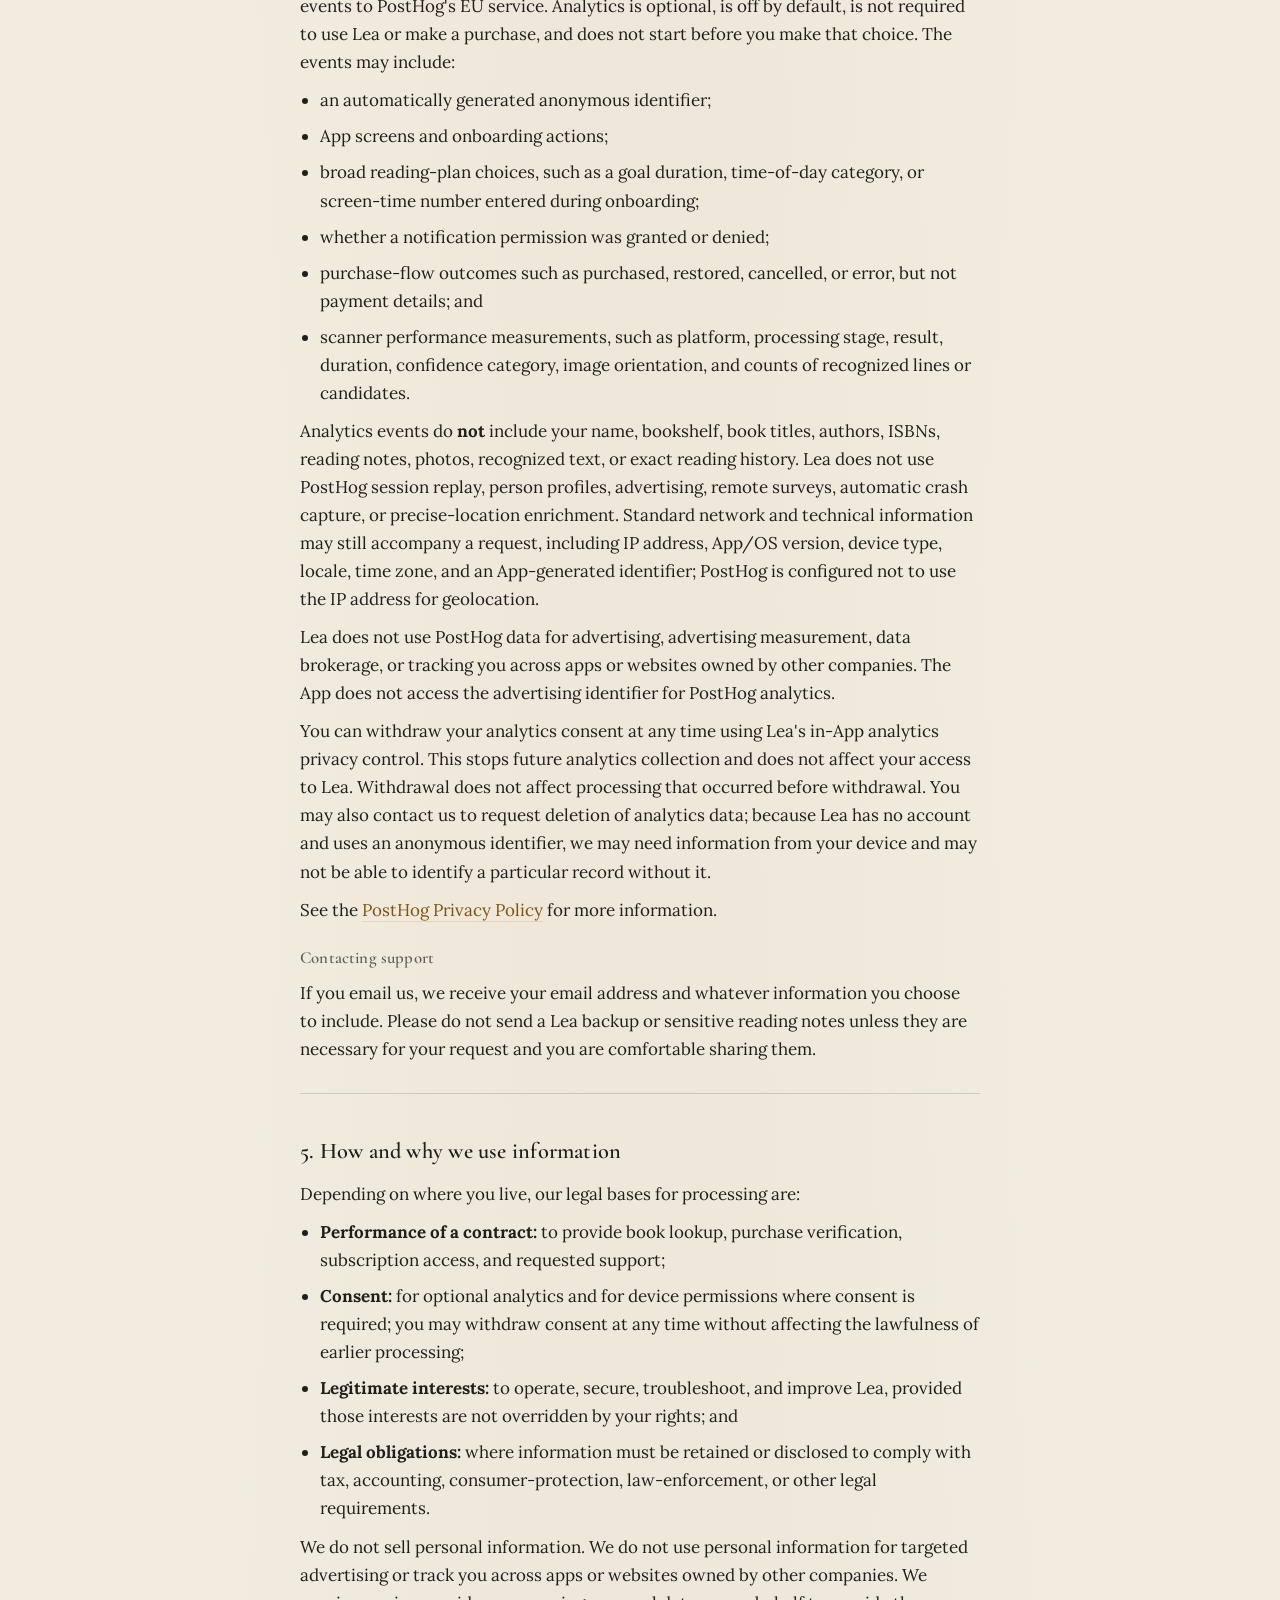
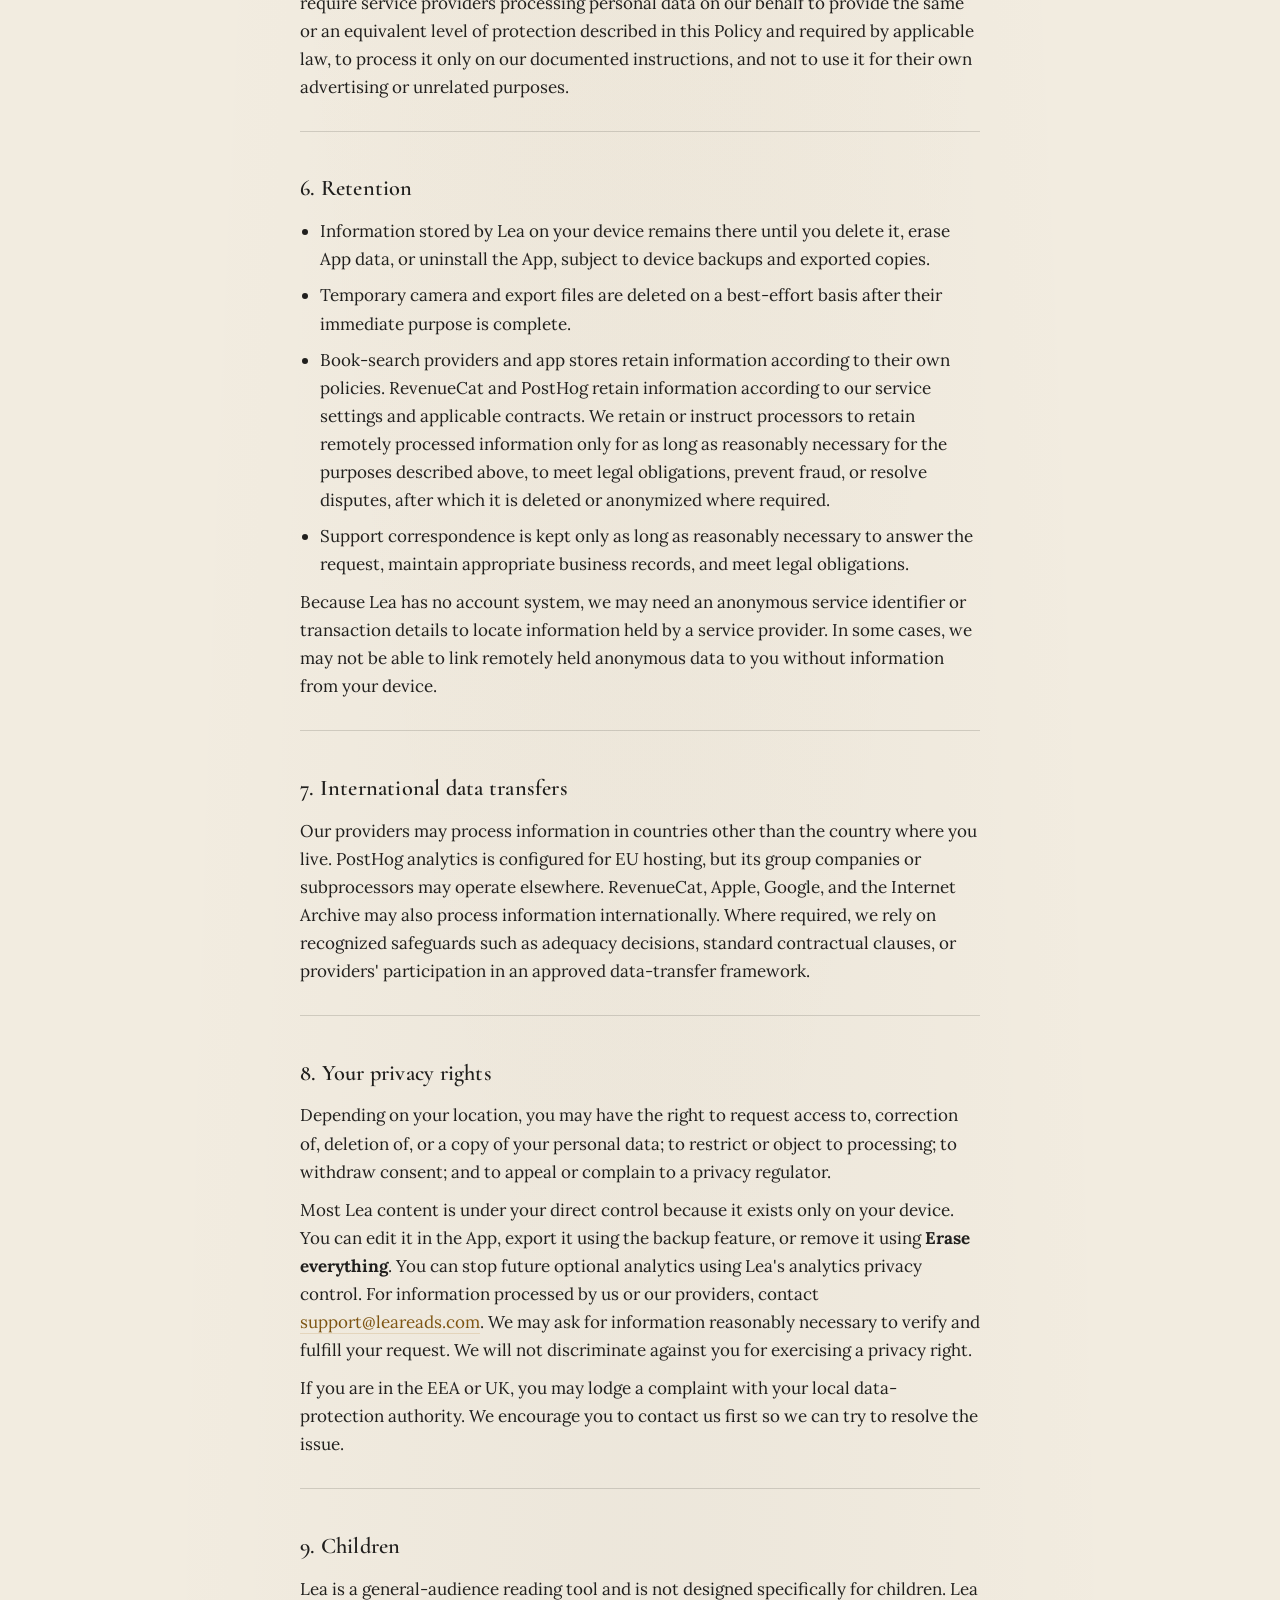
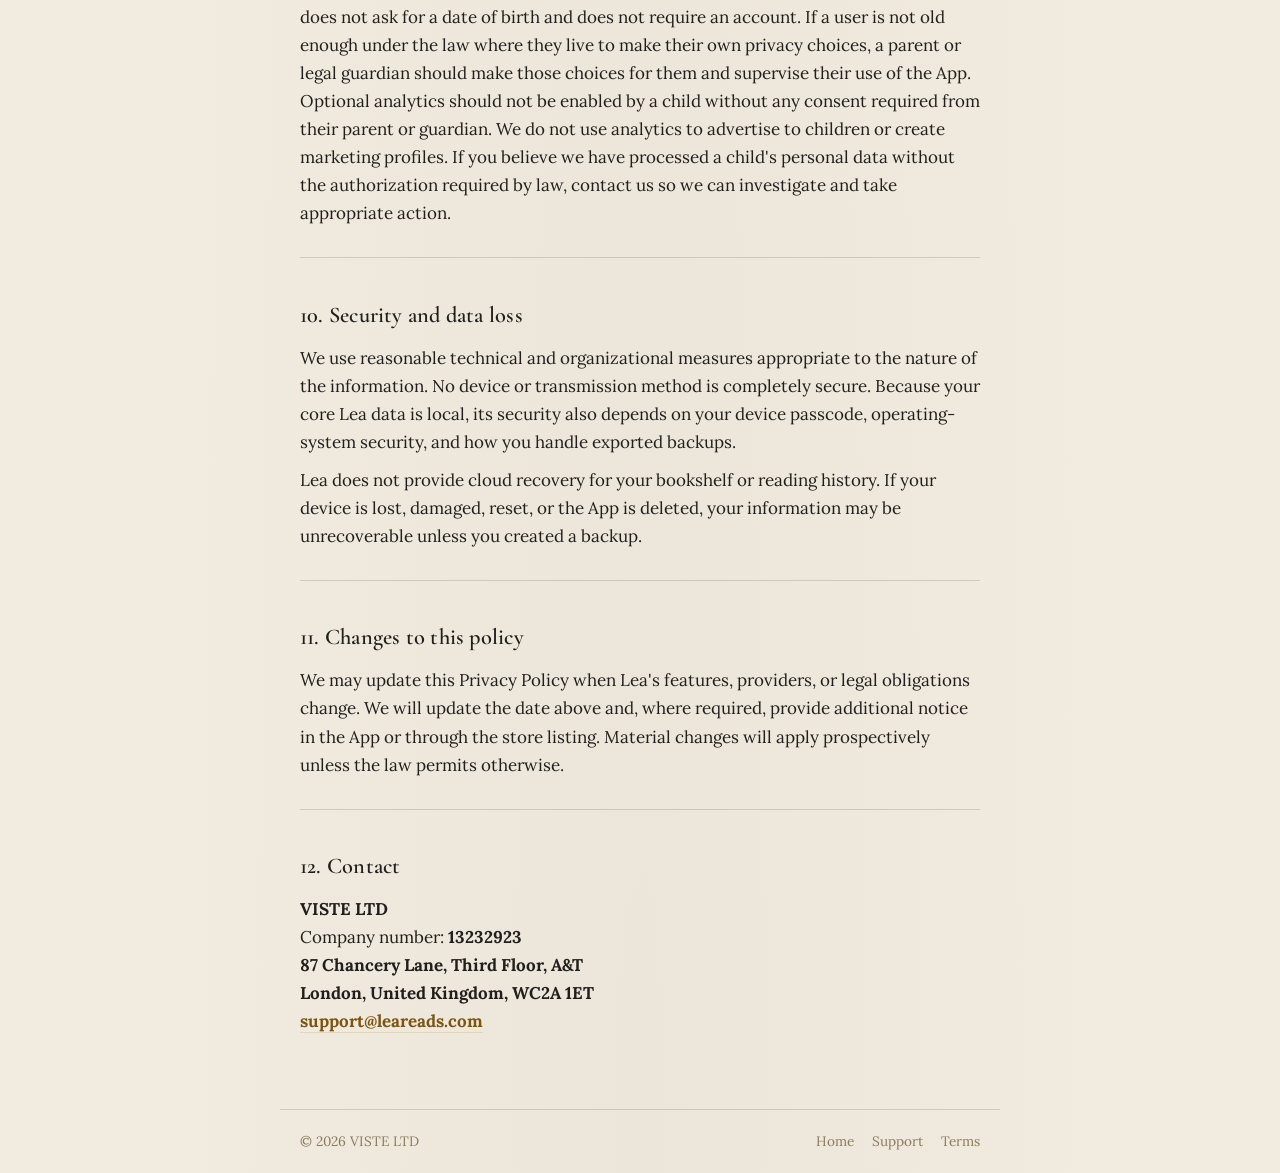
==== commit 268c0c7a: "adding support page required for app review" ====
--- a/privacy.html
+++ b/privacy.html
@@ -5,12 +5,21 @@
   <meta name="viewport" content="width=device-width, initial-scale=1" />
   <title>Privacy Policy — lea</title>
   <meta name="description" content="Privacy Policy for the Lea app." />
+  <link rel="icon" type="image/svg+xml" href="assets/favicon.svg" />
+  <meta property="og:type" content="website" />
+  <meta property="og:site_name" content="Lea" />
+  <meta property="og:title" content="Privacy Policy — lea" />
+  <meta property="og:description" content="Privacy Policy for the Lea app." />
+  <meta name="twitter:card" content="summary" />
+  <meta name="twitter:title" content="Privacy Policy — lea" />
+  <meta name="twitter:description" content="Privacy Policy for the Lea app." />
   <link rel="stylesheet" href="styles.css" />
 </head>
 <body>
   <header class="site-header">
     <a class="wordmark" href="index.html"><img class="logo-small" src="assets/lea-logo.svg" alt="Lea" width="613" height="320" /></a>
     <nav>
+      <a href="support.html">Support</a>
       <a href="terms.html">Terms</a>
       <a href="privacy.html">Privacy</a>
     </nav>
@@ -163,6 +172,7 @@
     <span>&copy; 2026 VISTE LTD</span>
     <span class="links">
       <a href="index.html">Home</a>
+      <a href="support.html">Support</a>
       <a href="terms.html">Terms</a>
     </span>
   </footer>
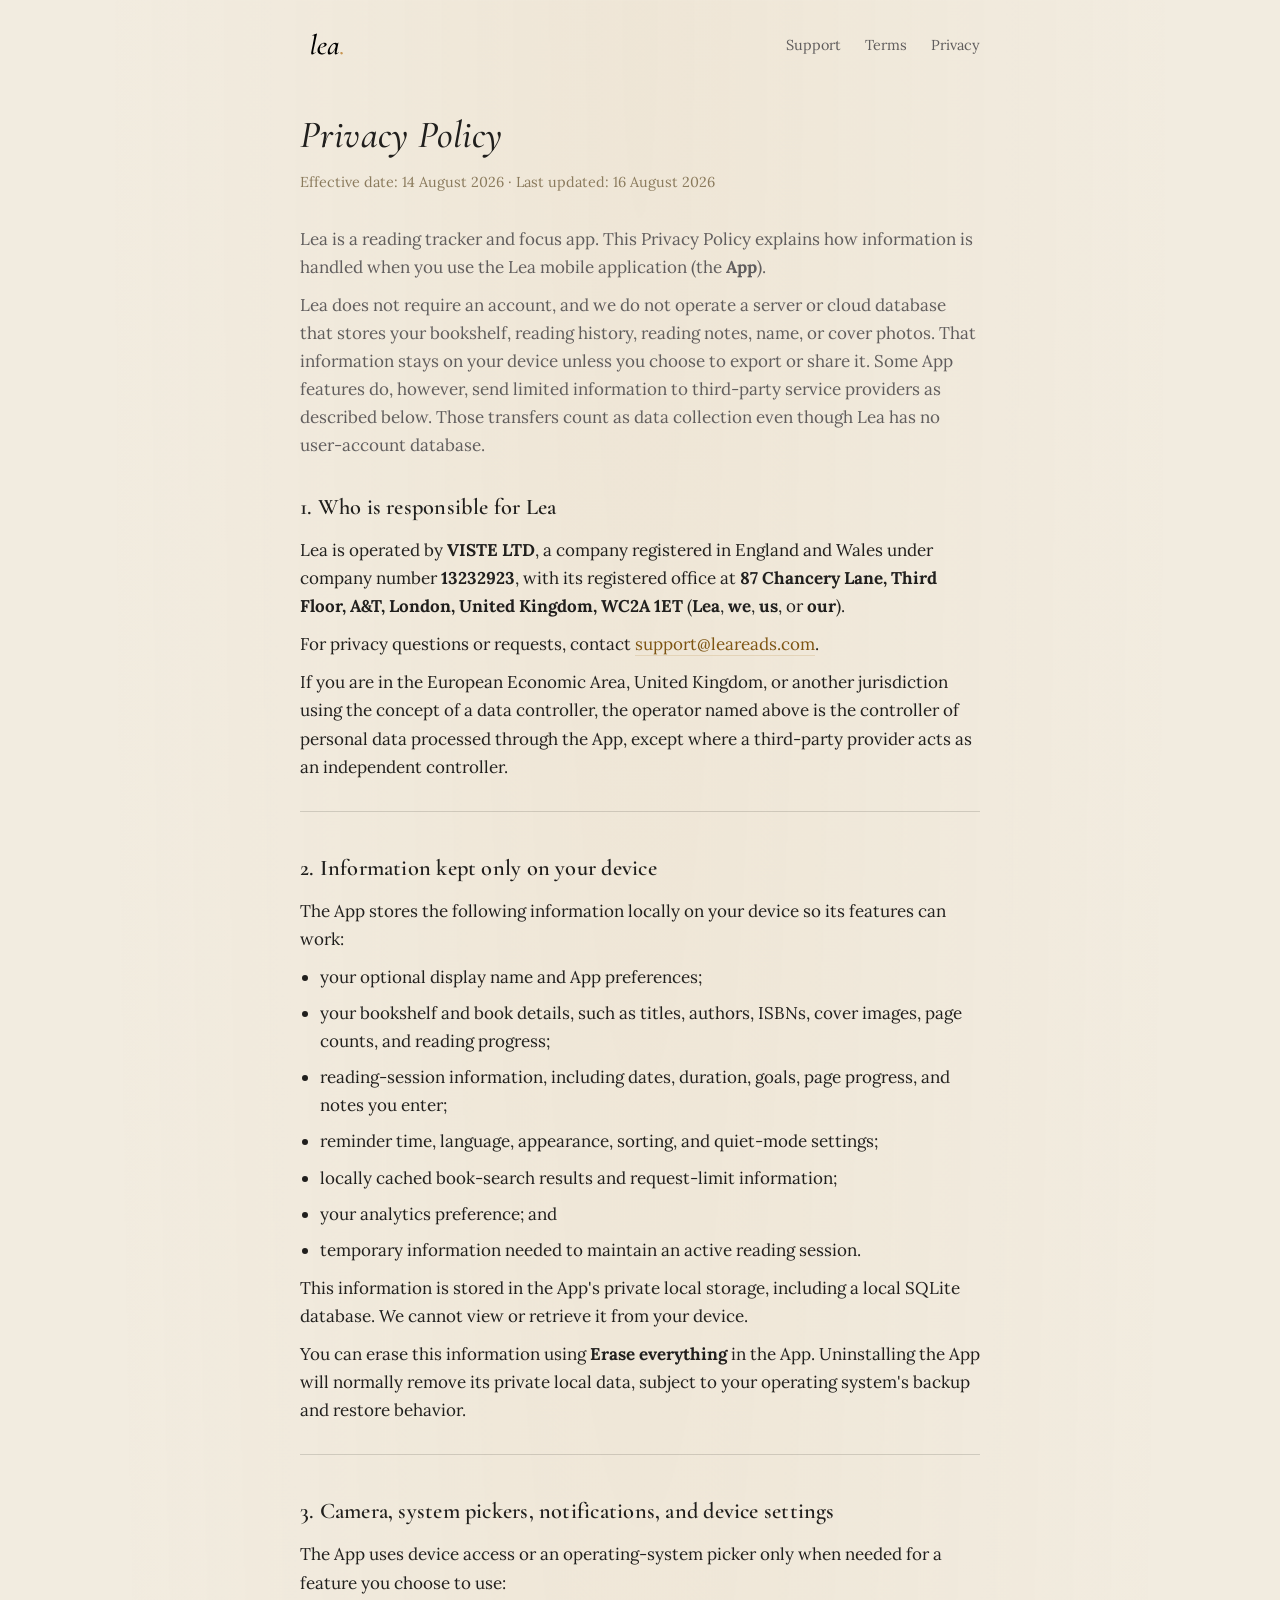
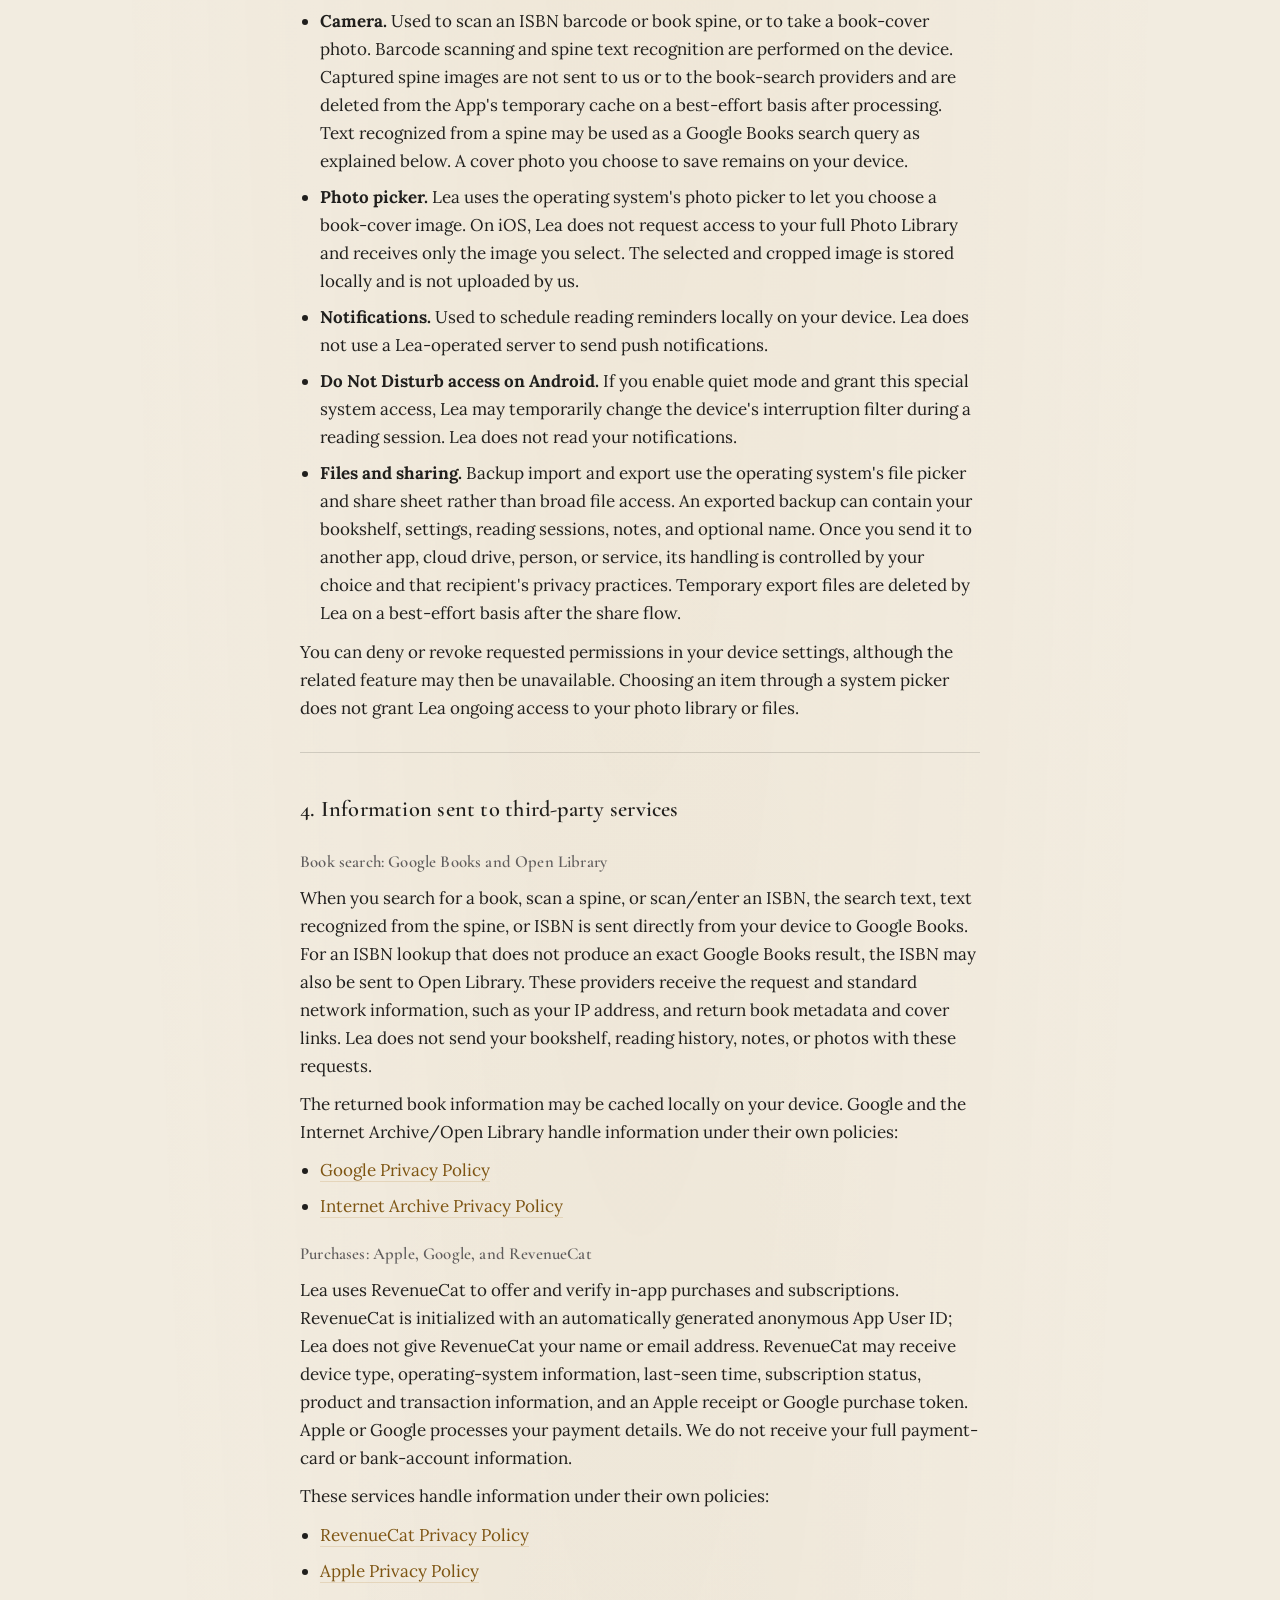
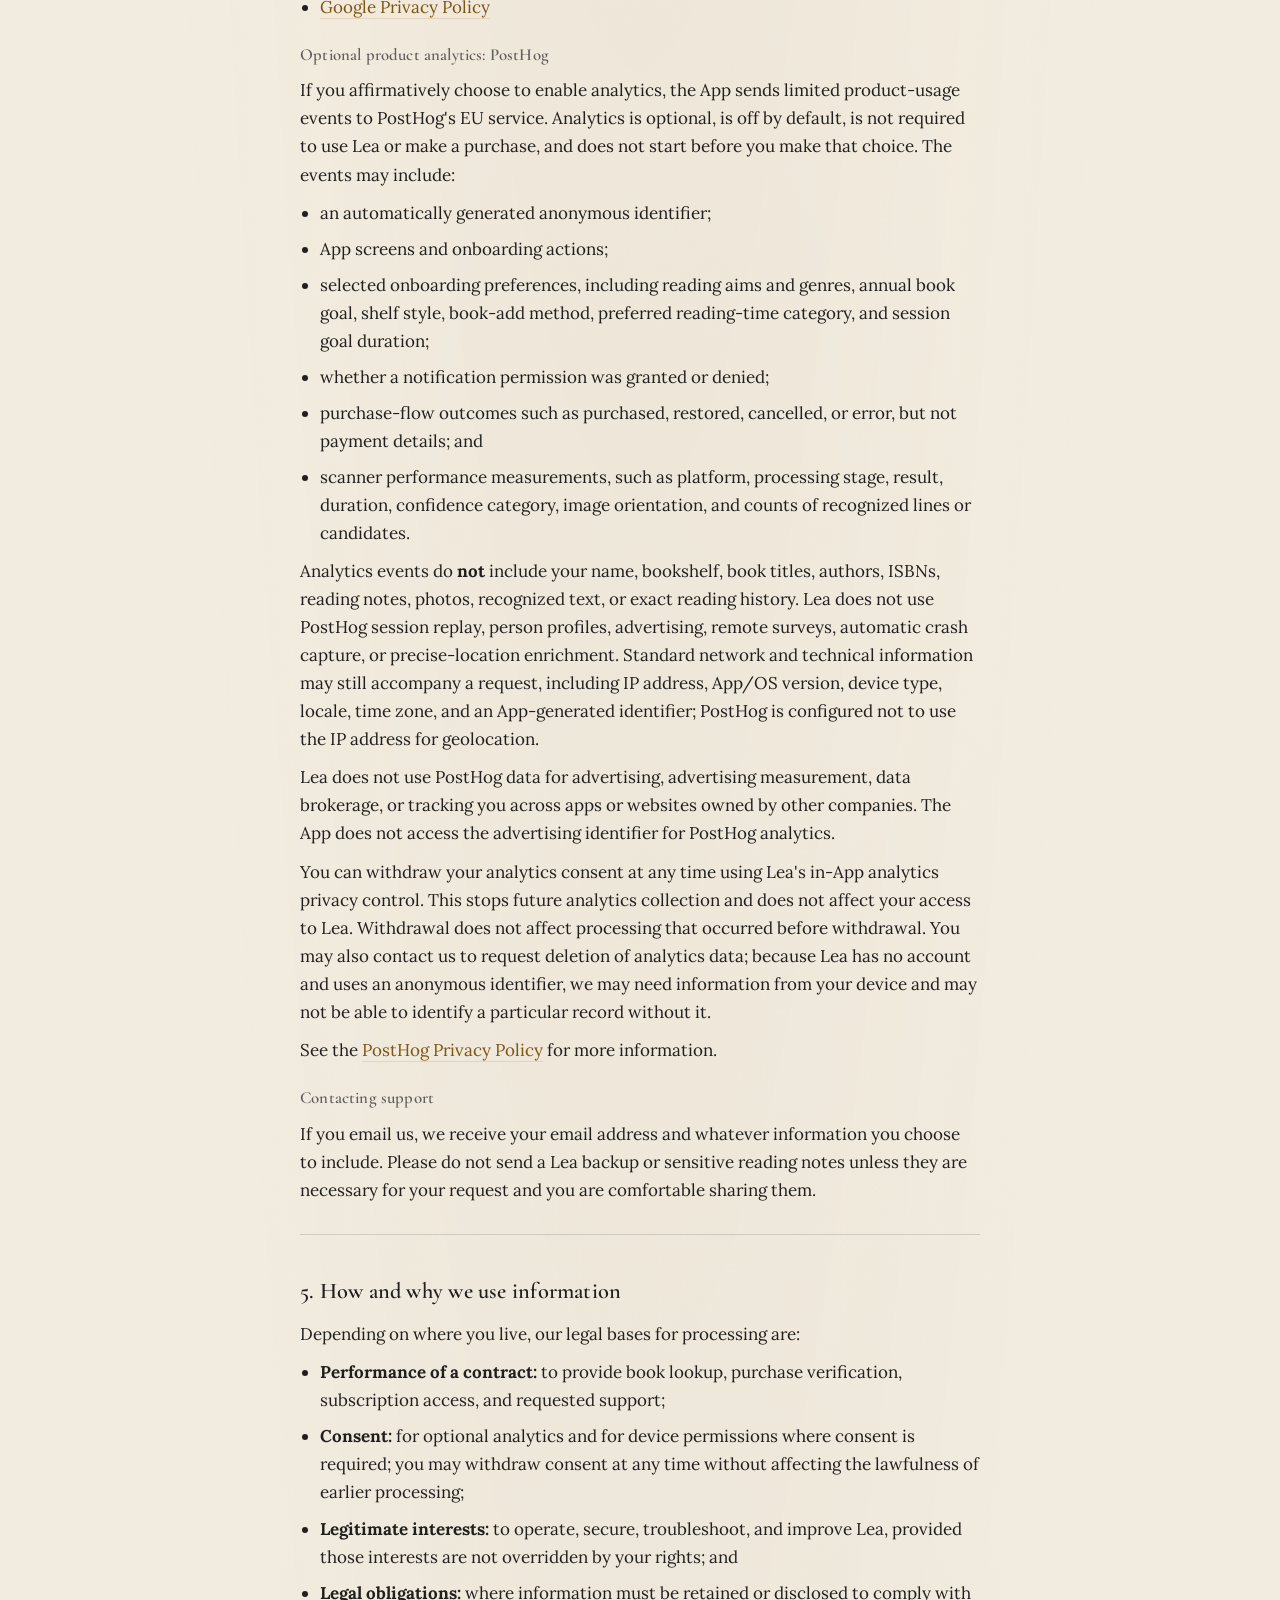
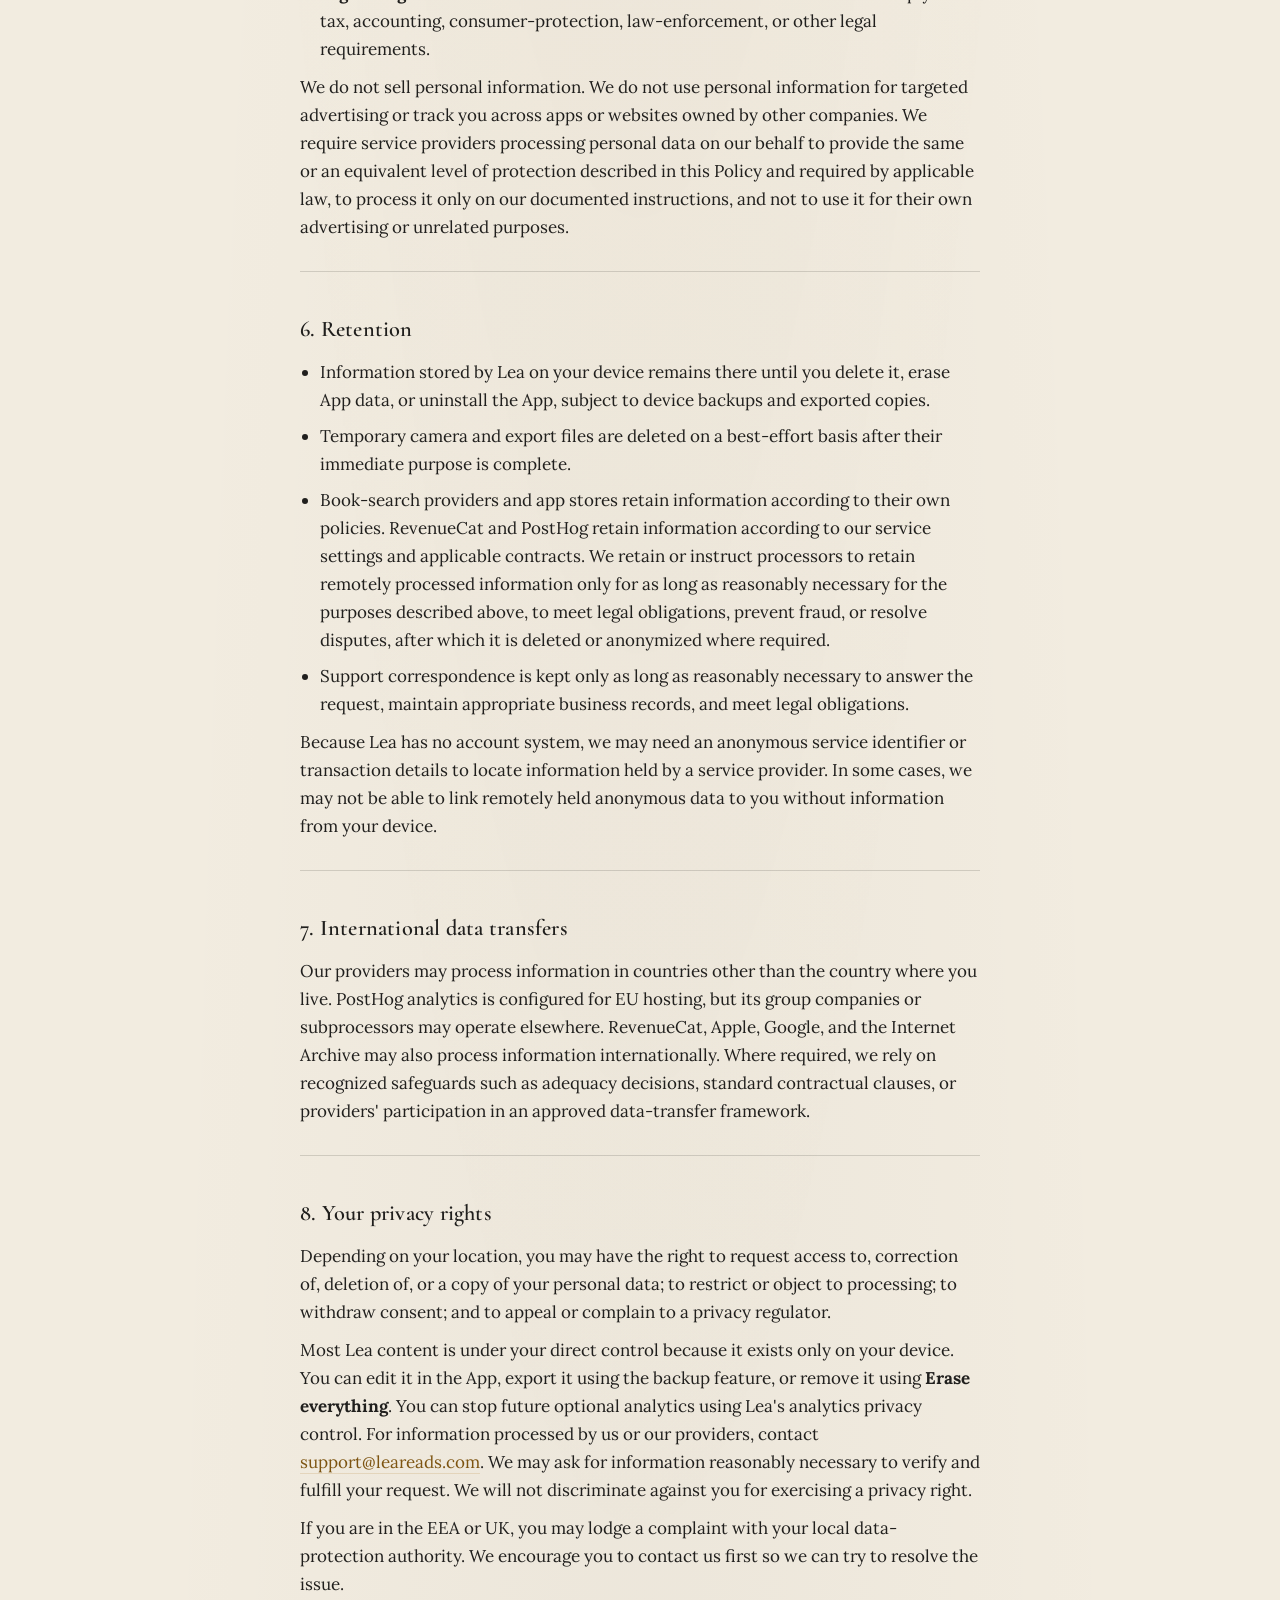
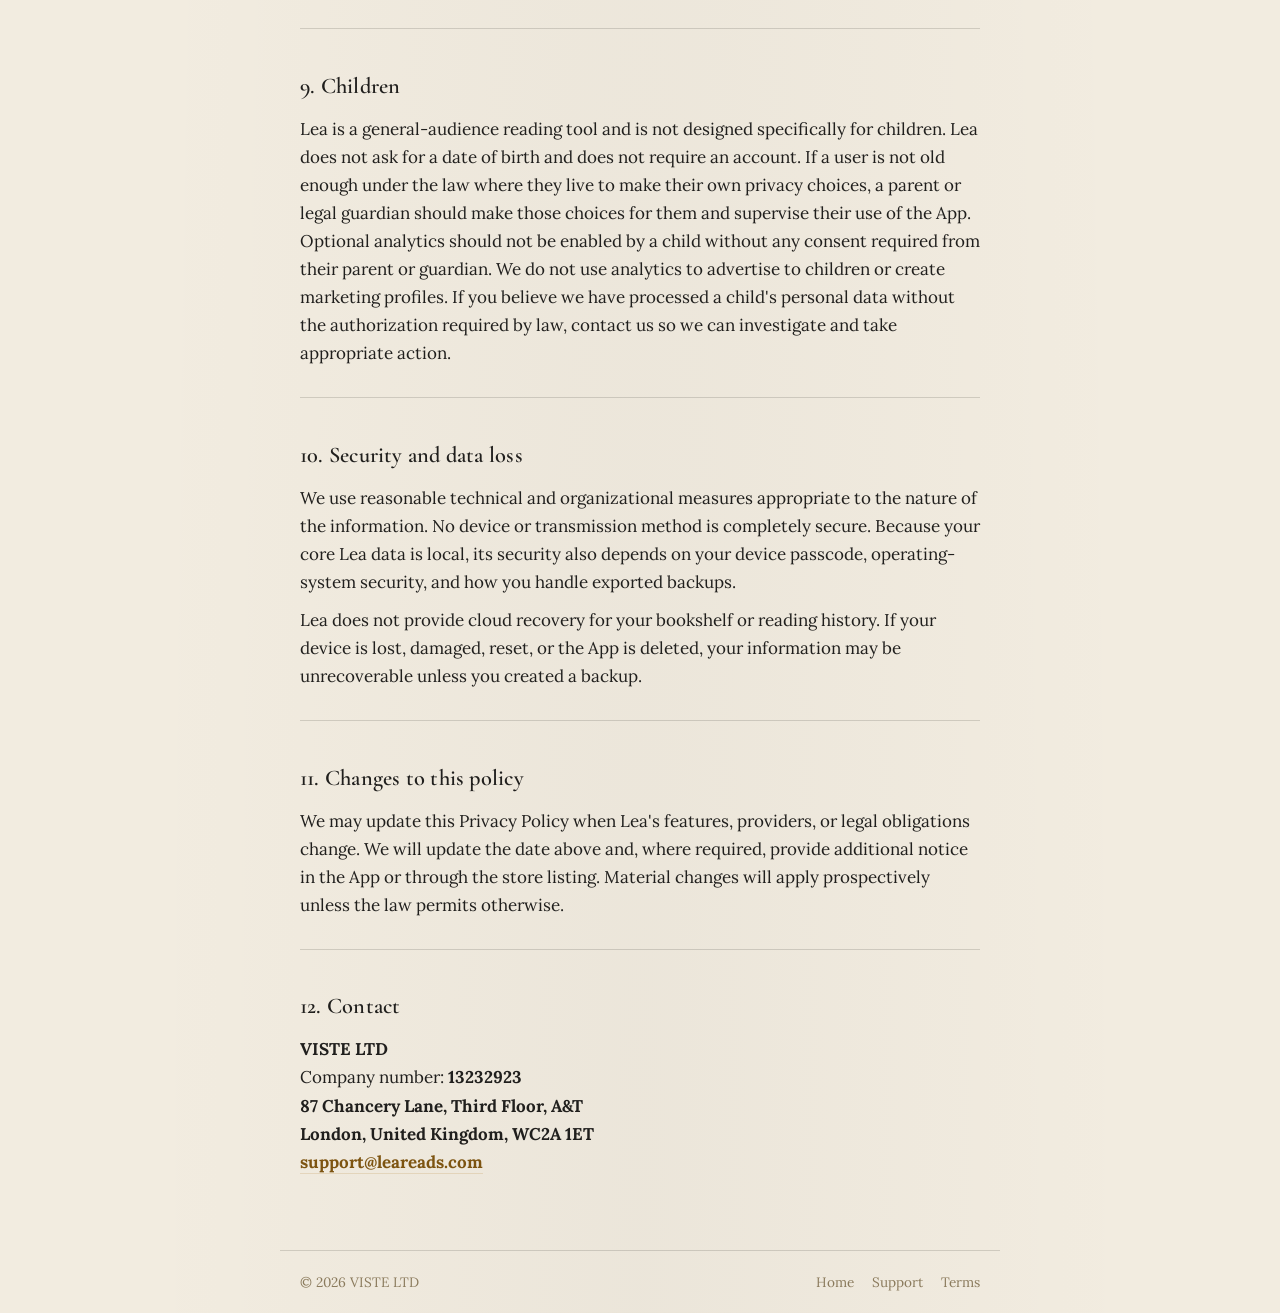
==== commit 60be42a3: "updating" ====
--- a/privacy.html
+++ b/privacy.html
@@ -17,17 +17,17 @@
 </head>
 <body>
   <header class="site-header">
-    <a class="wordmark" href="index.html"><img class="logo-small" src="assets/lea-logo.svg" alt="Lea" width="613" height="320" /></a>
+    <a class="wordmark" href="/"><img class="logo-small" src="assets/lea-logo.svg" alt="Lea" width="613" height="320" /></a>
     <nav>
-      <a href="support.html">Support</a>
-      <a href="terms.html">Terms</a>
-      <a href="privacy.html">Privacy</a>
+      <a href="/support">Support</a>
+      <a href="/terms">Terms</a>
+      <a href="/privacy">Privacy</a>
     </nav>
   </header>
 
   <main class="legal-page">
     <h1>Privacy Policy</h1>
-    <p class="updated">Effective date: 14 August 2026 · Last updated: 14 August 2026</p>
+    <p class="updated">Effective date: 14 August 2026 · Last updated: 16 August 2026</p>
 
     <div class="intro">
       <p>Lea is a reading tracker and focus app. This Privacy Policy explains how information is handled when you use the Lea mobile application (the <strong>App</strong>).</p>
@@ -58,16 +58,16 @@
     </section>
 
     <section>
-      <h2>3. Camera, photos, files, notifications, and device settings</h2>
-      <p>The App asks for access only when needed for a feature you choose to use:</p>
+      <h2>3. Camera, system pickers, notifications, and device settings</h2>
+      <p>The App uses device access or an operating-system picker only when needed for a feature you choose to use:</p>
       <ul>
         <li><strong>Camera.</strong> Used to scan an ISBN barcode or book spine, or to take a book-cover photo. Barcode scanning and spine text recognition are performed on the device. Captured spine images are not sent to us or to the book-search providers and are deleted from the App's temporary cache on a best-effort basis after processing. Text recognized from a spine may be used as a Google Books search query as explained below. A cover photo you choose to save remains on your device.</li>
-        <li><strong>Photo library.</strong> Used to let you choose a book-cover image. The selected and cropped image is stored locally and is not uploaded by us.</li>
+        <li><strong>Photo picker.</strong> Lea uses the operating system's photo picker to let you choose a book-cover image. On iOS, Lea does not request access to your full Photo Library and receives only the image you select. The selected and cropped image is stored locally and is not uploaded by us.</li>
         <li><strong>Notifications.</strong> Used to schedule reading reminders locally on your device. Lea does not use a Lea-operated server to send push notifications.</li>
         <li><strong>Do Not Disturb access on Android.</strong> If you enable quiet mode and grant this special system access, Lea may temporarily change the device's interruption filter during a reading session. Lea does not read your notifications.</li>
-        <li><strong>Files and sharing.</strong> You may import a Lea backup file or export a backup through your device's share sheet. An exported backup can contain your bookshelf, settings, reading sessions, notes, and optional name. Once you send it to another app, cloud drive, person, or service, its handling is controlled by your choice and that recipient's privacy practices. Temporary export files are deleted by Lea on a best-effort basis after the share flow.</li>
+        <li><strong>Files and sharing.</strong> Backup import and export use the operating system's file picker and share sheet rather than broad file access. An exported backup can contain your bookshelf, settings, reading sessions, notes, and optional name. Once you send it to another app, cloud drive, person, or service, its handling is controlled by your choice and that recipient's privacy practices. Temporary export files are deleted by Lea on a best-effort basis after the share flow.</li>
       </ul>
-      <p>You can deny or revoke permissions in your device settings, although the related feature may then be unavailable.</p>
+      <p>You can deny or revoke requested permissions in your device settings, although the related feature may then be unavailable. Choosing an item through a system picker does not grant Lea ongoing access to your photo library or files.</p>
     </section>
 
     <section>
@@ -92,7 +92,7 @@
       <ul>
         <li>an automatically generated anonymous identifier;</li>
         <li>App screens and onboarding actions;</li>
-        <li>broad reading-plan choices, such as a goal duration, time-of-day category, or screen-time number entered during onboarding;</li>
+        <li>selected onboarding preferences, including reading aims and genres, annual book goal, shelf style, book-add method, preferred reading-time category, and session goal duration;</li>
         <li>whether a notification permission was granted or denied;</li>
         <li>purchase-flow outcomes such as purchased, restored, cancelled, or error, but not payment details; and</li>
         <li>scanner performance measurements, such as platform, processing stage, result, duration, confidence category, image orientation, and counts of recognized lines or candidates.</li>
@@ -171,9 +171,9 @@
   <footer class="legal-footer">
     <span>&copy; 2026 VISTE LTD</span>
     <span class="links">
-      <a href="index.html">Home</a>
-      <a href="support.html">Support</a>
-      <a href="terms.html">Terms</a>
+      <a href="/">Home</a>
+      <a href="/support">Support</a>
+      <a href="/terms">Terms</a>
     </span>
   </footer>
 </body>
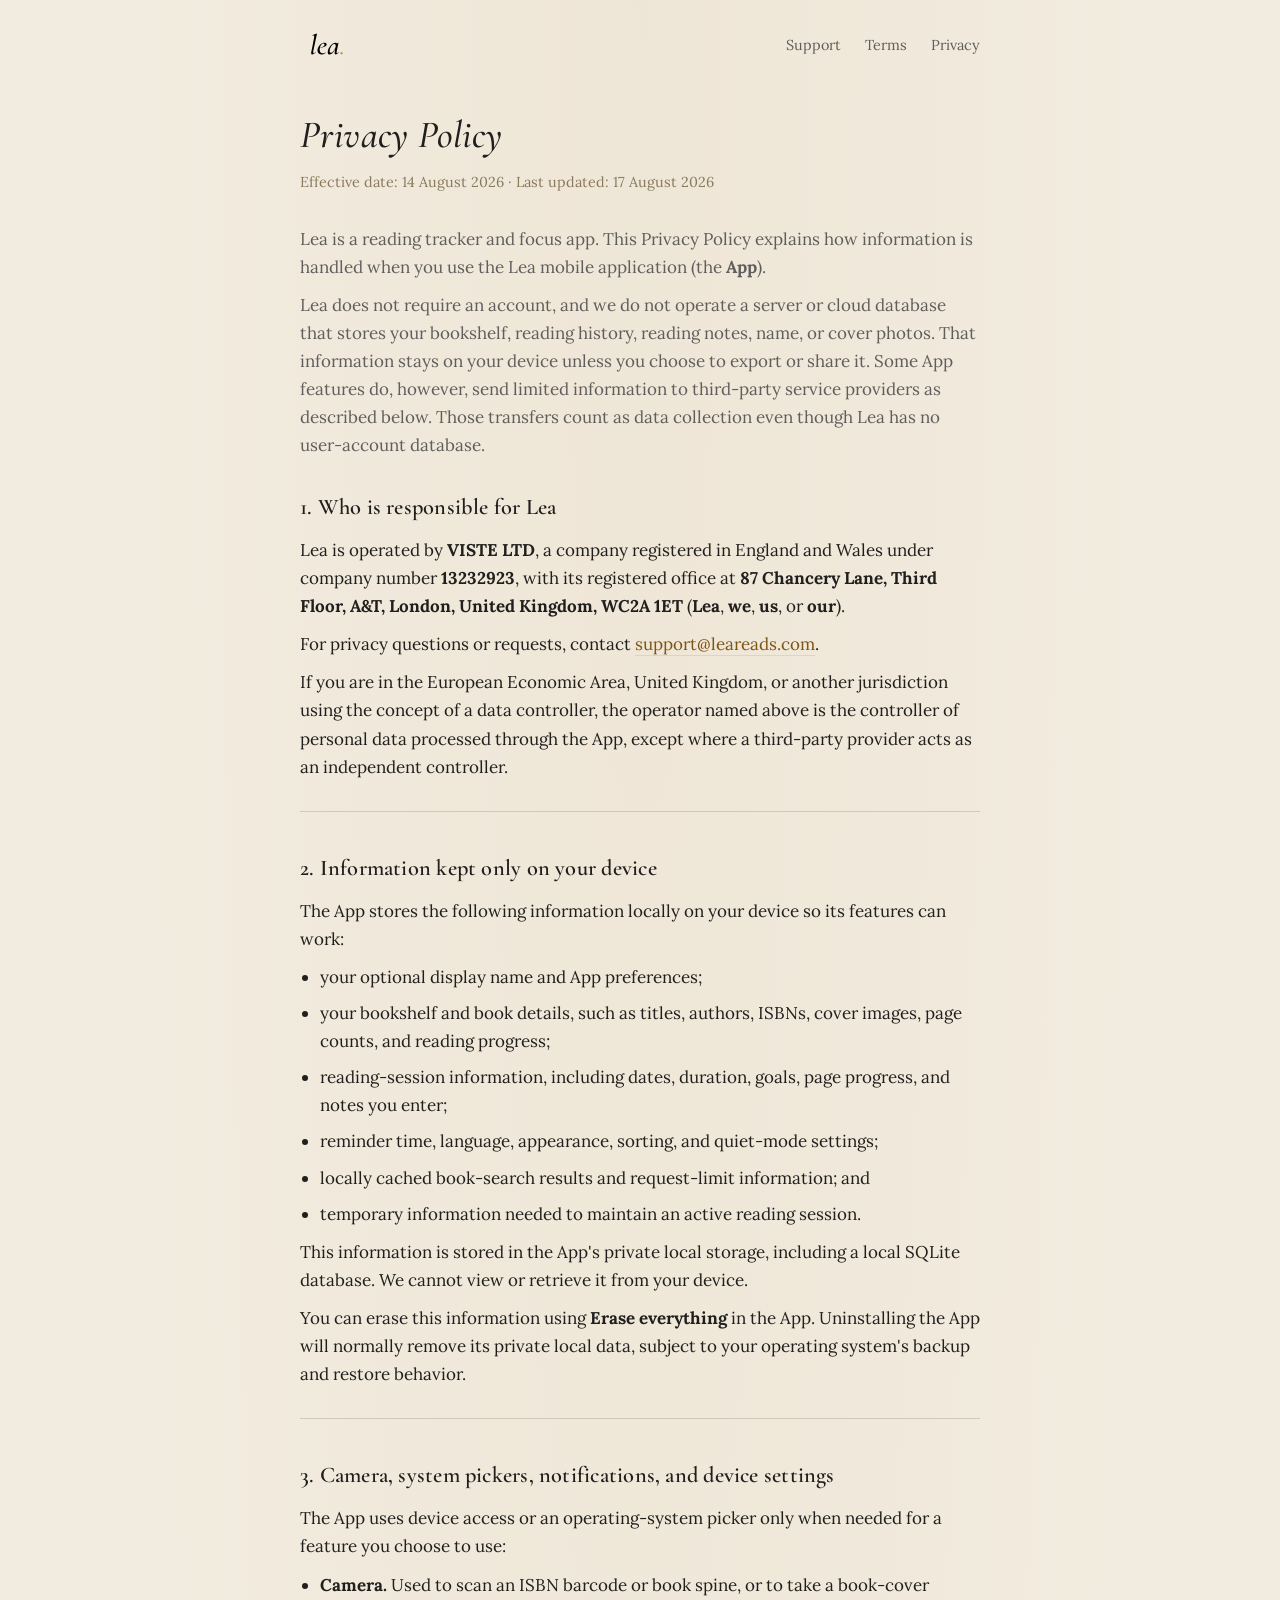
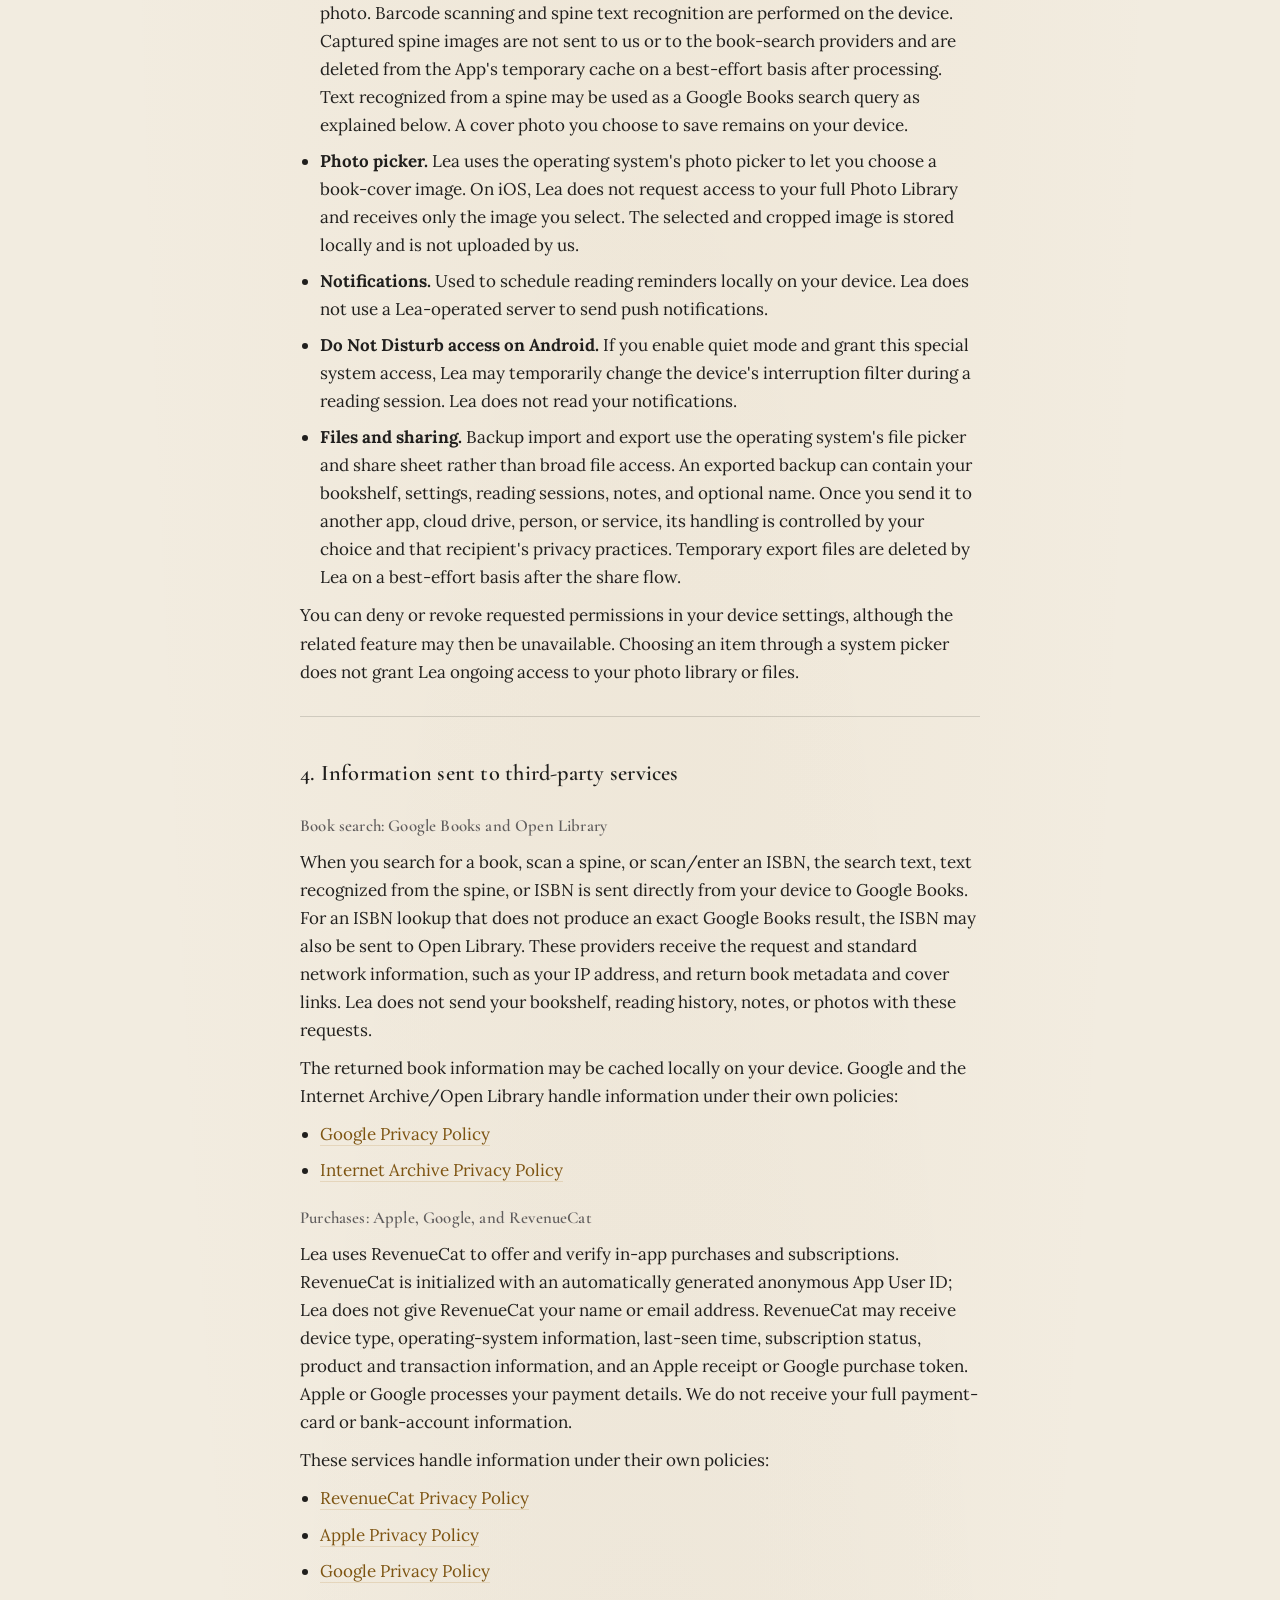
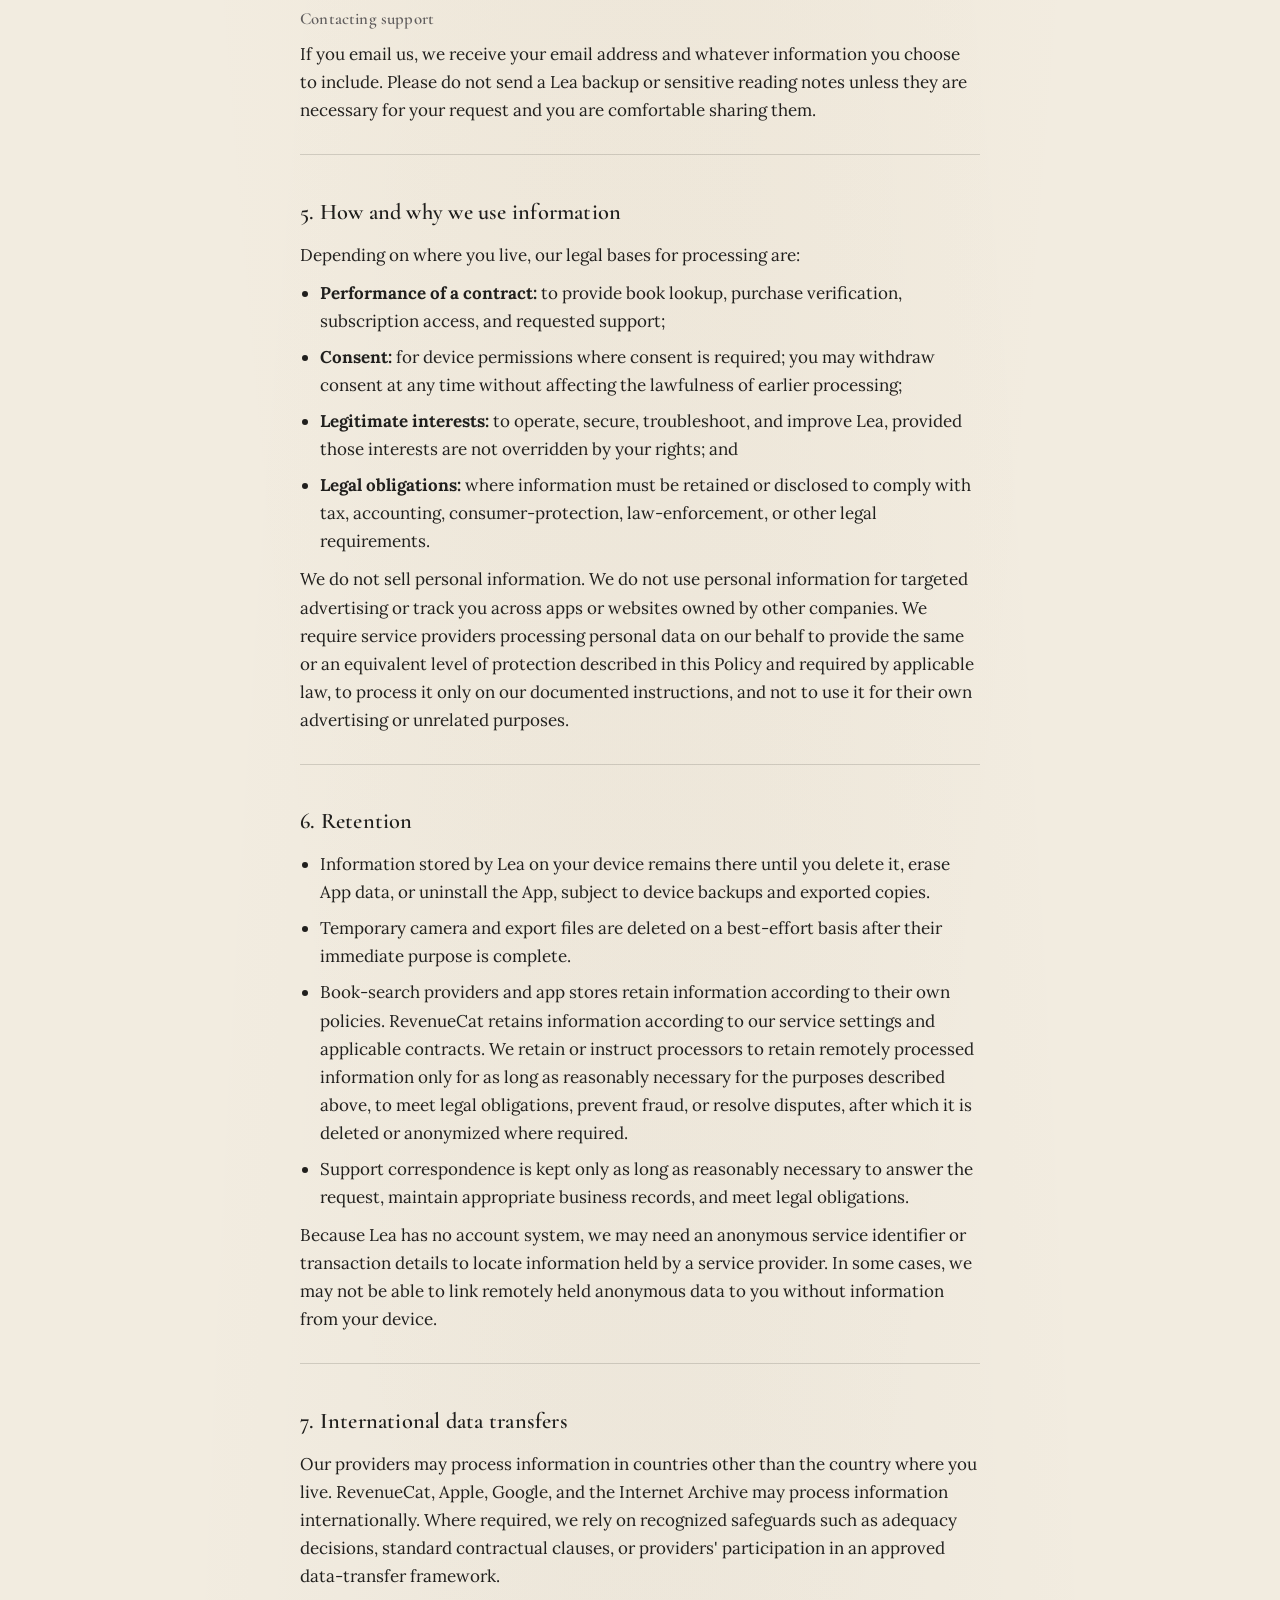
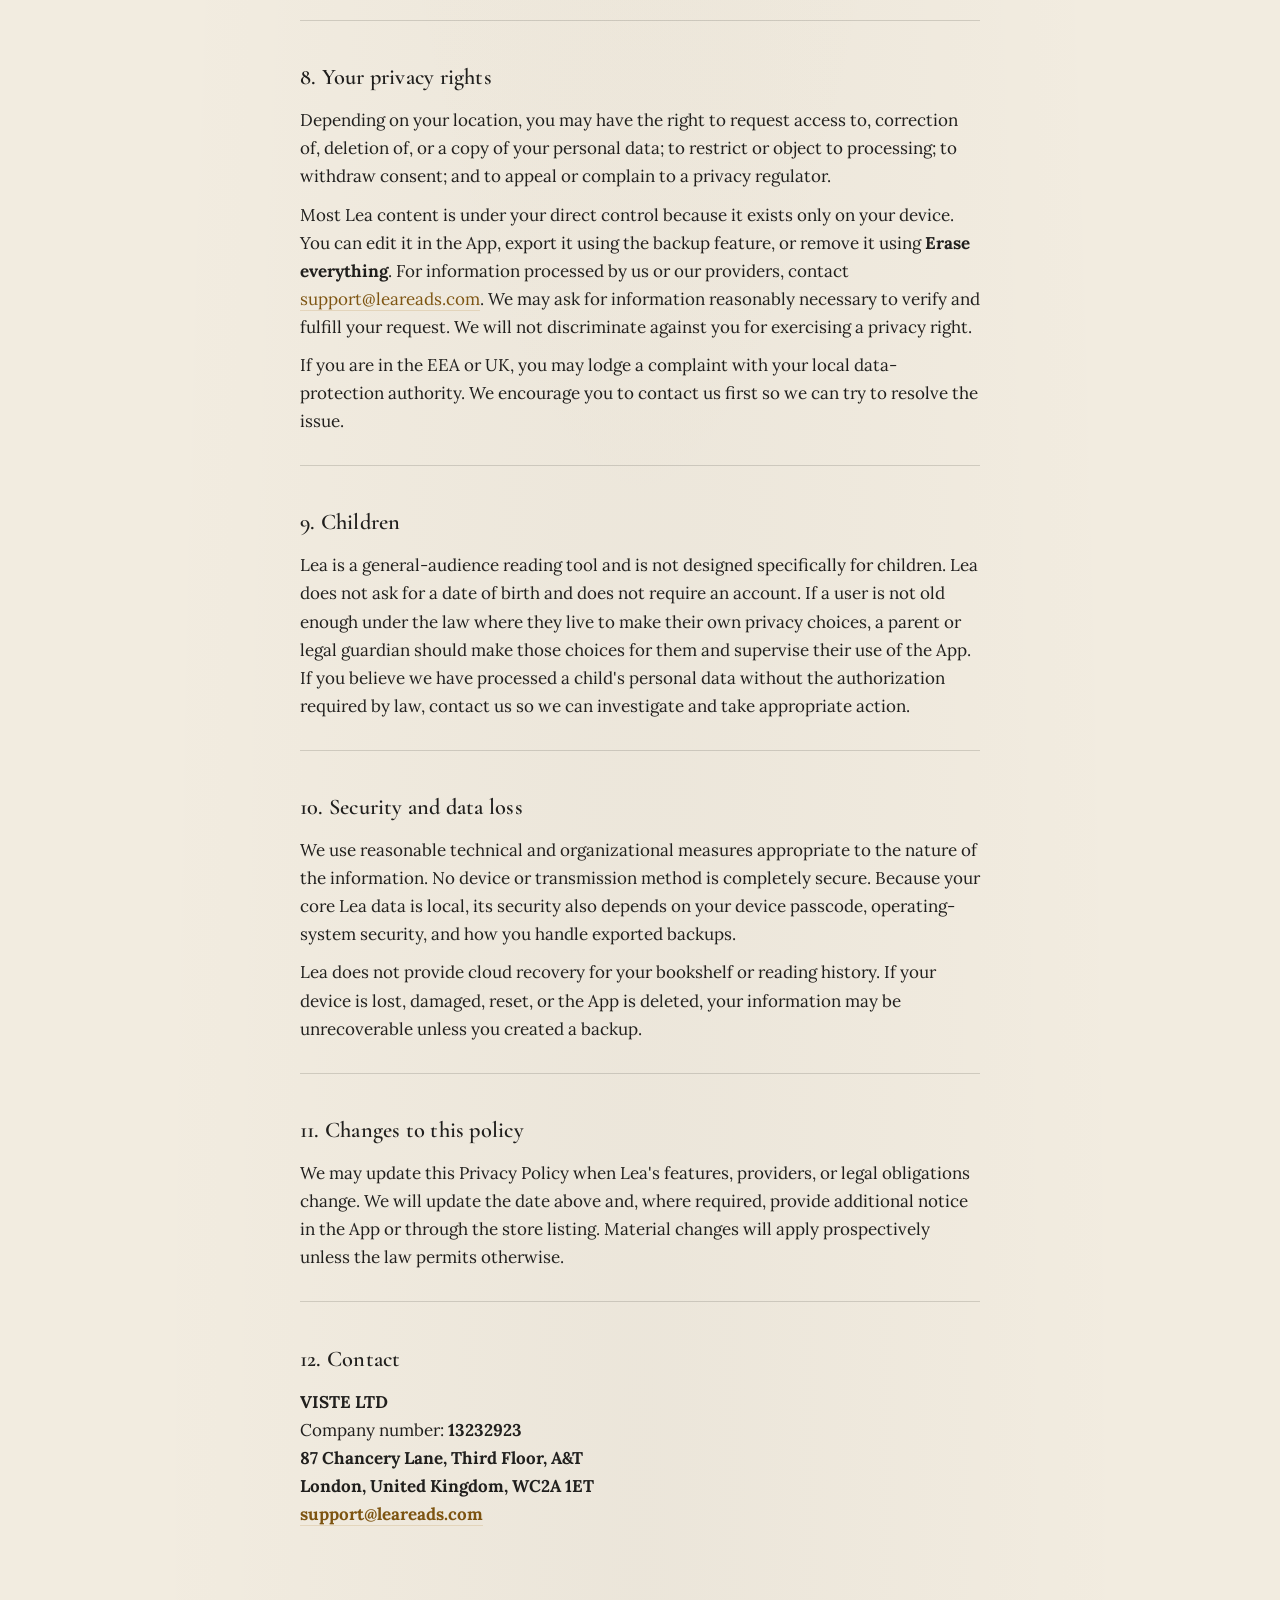
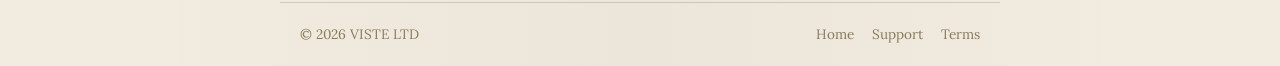
==== commit ceb5f2af: "updated" ====
--- a/privacy.html
+++ b/privacy.html
@@ -27,7 +27,7 @@
 
   <main class="legal-page">
     <h1>Privacy Policy</h1>
-    <p class="updated">Effective date: 14 August 2026 · Last updated: 16 August 2026</p>
+    <p class="updated">Effective date: 14 August 2026 · Last updated: 17 August 2026</p>
 
     <div class="intro">
       <p>Lea is a reading tracker and focus app. This Privacy Policy explains how information is handled when you use the Lea mobile application (the <strong>App</strong>).</p>
@@ -49,8 +49,7 @@
         <li>your bookshelf and book details, such as titles, authors, ISBNs, cover images, page counts, and reading progress;</li>
         <li>reading-session information, including dates, duration, goals, page progress, and notes you enter;</li>
         <li>reminder time, language, appearance, sorting, and quiet-mode settings;</li>
-        <li>locally cached book-search results and request-limit information;</li>
-        <li>your analytics preference; and</li>
+        <li>locally cached book-search results and request-limit information; and</li>
         <li>temporary information needed to maintain an active reading session.</li>
       </ul>
       <p>This information is stored in the App's private local storage, including a local SQLite database. We cannot view or retrieve it from your device.</p>
@@ -87,20 +86,6 @@
         <li><a href="https://www.apple.com/legal/privacy/">Apple Privacy Policy</a></li>
         <li><a href="https://policies.google.com/privacy">Google Privacy Policy</a></li>
       </ul>
-      <h3>Optional product analytics: PostHog</h3>
-      <p>If you affirmatively choose to enable analytics, the App sends limited product-usage events to PostHog's EU service. Analytics is optional, is off by default, is not required to use Lea or make a purchase, and does not start before you make that choice. The events may include:</p>
-      <ul>
-        <li>an automatically generated anonymous identifier;</li>
-        <li>App screens and onboarding actions;</li>
-        <li>selected onboarding preferences, including reading aims and genres, annual book goal, shelf style, book-add method, preferred reading-time category, and session goal duration;</li>
-        <li>whether a notification permission was granted or denied;</li>
-        <li>purchase-flow outcomes such as purchased, restored, cancelled, or error, but not payment details; and</li>
-        <li>scanner performance measurements, such as platform, processing stage, result, duration, confidence category, image orientation, and counts of recognized lines or candidates.</li>
-      </ul>
-      <p>Analytics events do <strong>not</strong> include your name, bookshelf, book titles, authors, ISBNs, reading notes, photos, recognized text, or exact reading history. Lea does not use PostHog session replay, person profiles, advertising, remote surveys, automatic crash capture, or precise-location enrichment. Standard network and technical information may still accompany a request, including IP address, App/OS version, device type, locale, time zone, and an App-generated identifier; PostHog is configured not to use the IP address for geolocation.</p>
-      <p>Lea does not use PostHog data for advertising, advertising measurement, data brokerage, or tracking you across apps or websites owned by other companies. The App does not access the advertising identifier for PostHog analytics.</p>
-      <p>You can withdraw your analytics consent at any time using Lea's in-App analytics privacy control. This stops future analytics collection and does not affect your access to Lea. Withdrawal does not affect processing that occurred before withdrawal. You may also contact us to request deletion of analytics data; because Lea has no account and uses an anonymous identifier, we may need information from your device and may not be able to identify a particular record without it.</p>
-      <p>See the <a href="https://posthog.com/privacy">PostHog Privacy Policy</a> for more information.</p>
       <h3>Contacting support</h3>
       <p>If you email us, we receive your email address and whatever information you choose to include. Please do not send a Lea backup or sensitive reading notes unless they are necessary for your request and you are comfortable sharing them.</p>
     </section>
@@ -110,7 +95,7 @@
       <p>Depending on where you live, our legal bases for processing are:</p>
       <ul>
         <li><strong>Performance of a contract:</strong> to provide book lookup, purchase verification, subscription access, and requested support;</li>
-        <li><strong>Consent:</strong> for optional analytics and for device permissions where consent is required; you may withdraw consent at any time without affecting the lawfulness of earlier processing;</li>
+        <li><strong>Consent:</strong> for device permissions where consent is required; you may withdraw consent at any time without affecting the lawfulness of earlier processing;</li>
         <li><strong>Legitimate interests:</strong> to operate, secure, troubleshoot, and improve Lea, provided those interests are not overridden by your rights; and</li>
         <li><strong>Legal obligations:</strong> where information must be retained or disclosed to comply with tax, accounting, consumer-protection, law-enforcement, or other legal requirements.</li>
       </ul>
@@ -122,7 +107,7 @@
       <ul>
         <li>Information stored by Lea on your device remains there until you delete it, erase App data, or uninstall the App, subject to device backups and exported copies.</li>
         <li>Temporary camera and export files are deleted on a best-effort basis after their immediate purpose is complete.</li>
-        <li>Book-search providers and app stores retain information according to their own policies. RevenueCat and PostHog retain information according to our service settings and applicable contracts. We retain or instruct processors to retain remotely processed information only for as long as reasonably necessary for the purposes described above, to meet legal obligations, prevent fraud, or resolve disputes, after which it is deleted or anonymized where required.</li>
+        <li>Book-search providers and app stores retain information according to their own policies. RevenueCat retains information according to our service settings and applicable contracts. We retain or instruct processors to retain remotely processed information only for as long as reasonably necessary for the purposes described above, to meet legal obligations, prevent fraud, or resolve disputes, after which it is deleted or anonymized where required.</li>
         <li>Support correspondence is kept only as long as reasonably necessary to answer the request, maintain appropriate business records, and meet legal obligations.</li>
       </ul>
       <p>Because Lea has no account system, we may need an anonymous service identifier or transaction details to locate information held by a service provider. In some cases, we may not be able to link remotely held anonymous data to you without information from your device.</p>
@@ -130,19 +115,19 @@
 
     <section>
       <h2>7. International data transfers</h2>
-      <p>Our providers may process information in countries other than the country where you live. PostHog analytics is configured for EU hosting, but its group companies or subprocessors may operate elsewhere. RevenueCat, Apple, Google, and the Internet Archive may also process information internationally. Where required, we rely on recognized safeguards such as adequacy decisions, standard contractual clauses, or providers' participation in an approved data-transfer framework.</p>
+      <p>Our providers may process information in countries other than the country where you live. RevenueCat, Apple, Google, and the Internet Archive may process information internationally. Where required, we rely on recognized safeguards such as adequacy decisions, standard contractual clauses, or providers' participation in an approved data-transfer framework.</p>
     </section>
 
     <section>
       <h2>8. Your privacy rights</h2>
       <p>Depending on your location, you may have the right to request access to, correction of, deletion of, or a copy of your personal data; to restrict or object to processing; to withdraw consent; and to appeal or complain to a privacy regulator.</p>
-      <p>Most Lea content is under your direct control because it exists only on your device. You can edit it in the App, export it using the backup feature, or remove it using <strong>Erase everything</strong>. You can stop future optional analytics using Lea's analytics privacy control. For information processed by us or our providers, contact <a href="mailto:support@leareads.com">support@leareads.com</a>. We may ask for information reasonably necessary to verify and fulfill your request. We will not discriminate against you for exercising a privacy right.</p>
+      <p>Most Lea content is under your direct control because it exists only on your device. You can edit it in the App, export it using the backup feature, or remove it using <strong>Erase everything</strong>. For information processed by us or our providers, contact <a href="mailto:support@leareads.com">support@leareads.com</a>. We may ask for information reasonably necessary to verify and fulfill your request. We will not discriminate against you for exercising a privacy right.</p>
       <p>If you are in the EEA or UK, you may lodge a complaint with your local data-protection authority. We encourage you to contact us first so we can try to resolve the issue.</p>
     </section>
 
     <section>
       <h2>9. Children</h2>
-      <p>Lea is a general-audience reading tool and is not designed specifically for children. Lea does not ask for a date of birth and does not require an account. If a user is not old enough under the law where they live to make their own privacy choices, a parent or legal guardian should make those choices for them and supervise their use of the App. Optional analytics should not be enabled by a child without any consent required from their parent or guardian. We do not use analytics to advertise to children or create marketing profiles. If you believe we have processed a child's personal data without the authorization required by law, contact us so we can investigate and take appropriate action.</p>
+      <p>Lea is a general-audience reading tool and is not designed specifically for children. Lea does not ask for a date of birth and does not require an account. If a user is not old enough under the law where they live to make their own privacy choices, a parent or legal guardian should make those choices for them and supervise their use of the App. If you believe we have processed a child's personal data without the authorization required by law, contact us so we can investigate and take appropriate action.</p>
     </section>
 
     <section>
